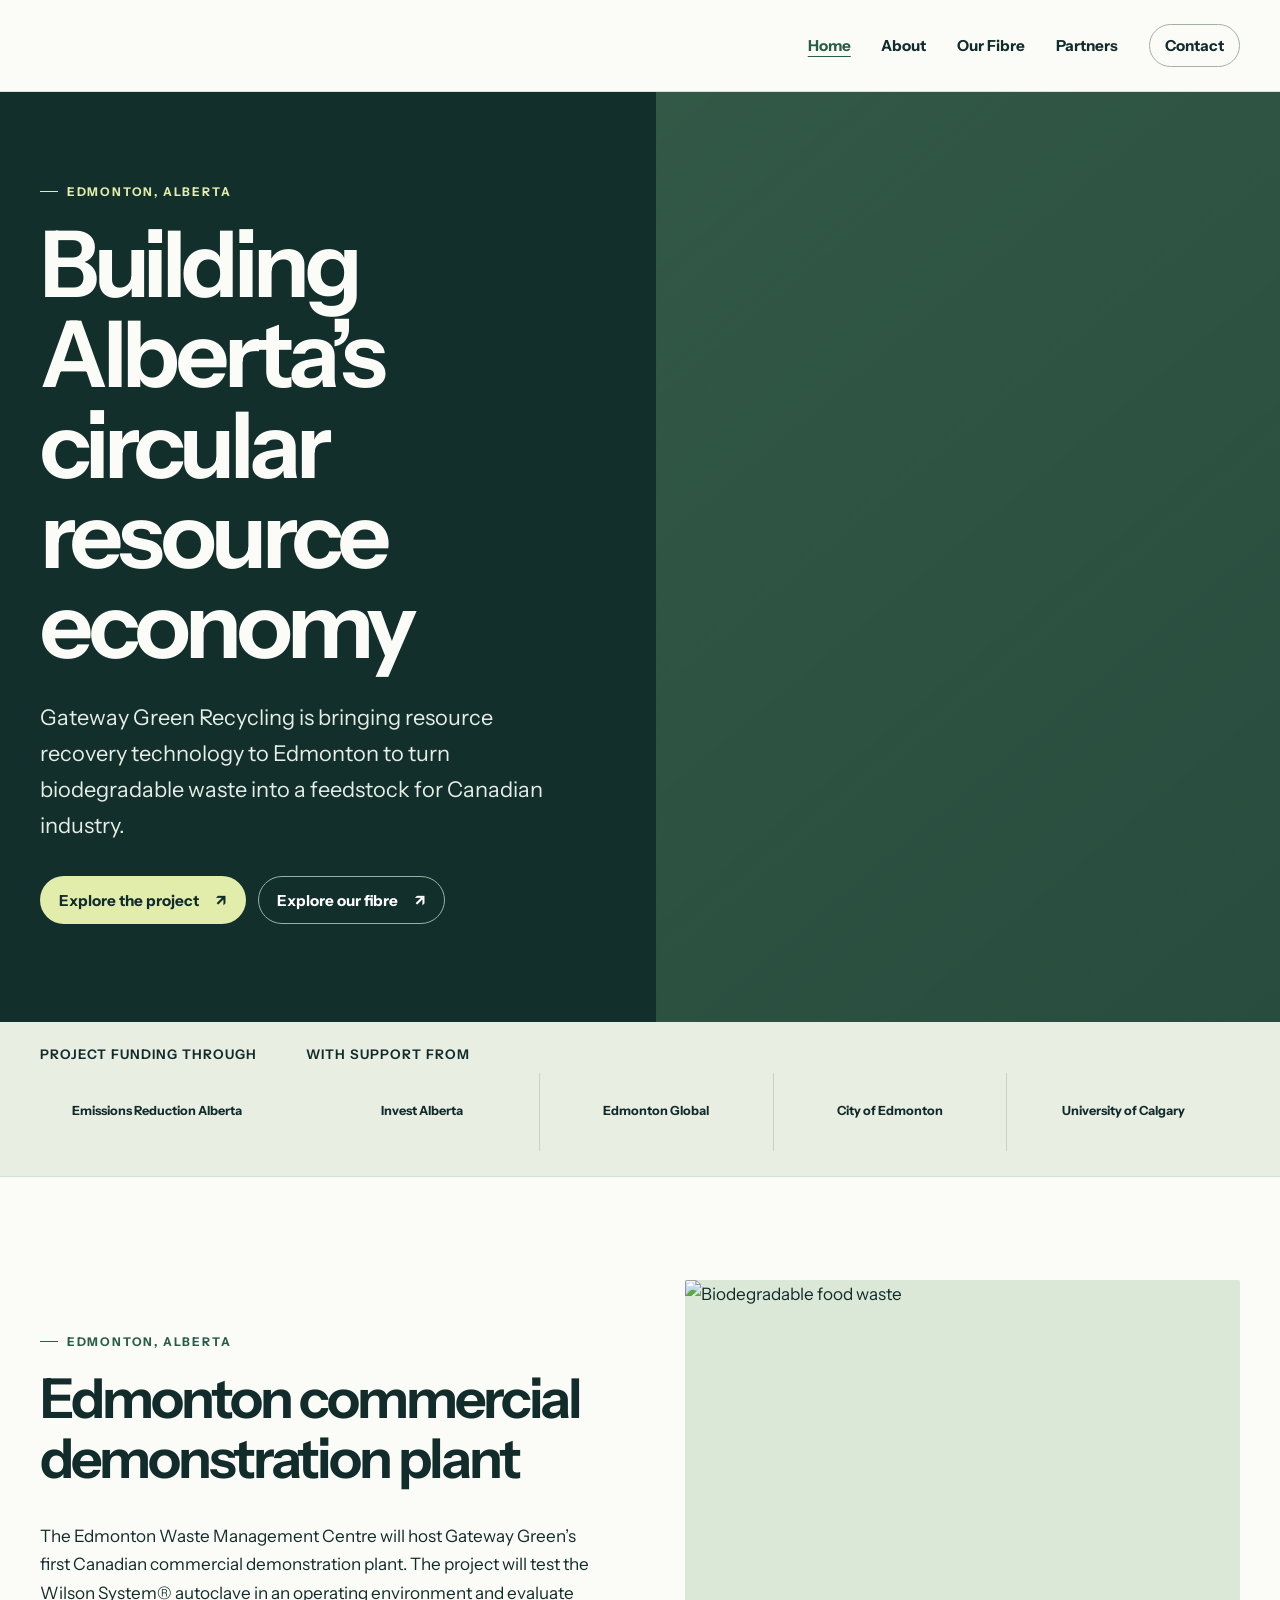
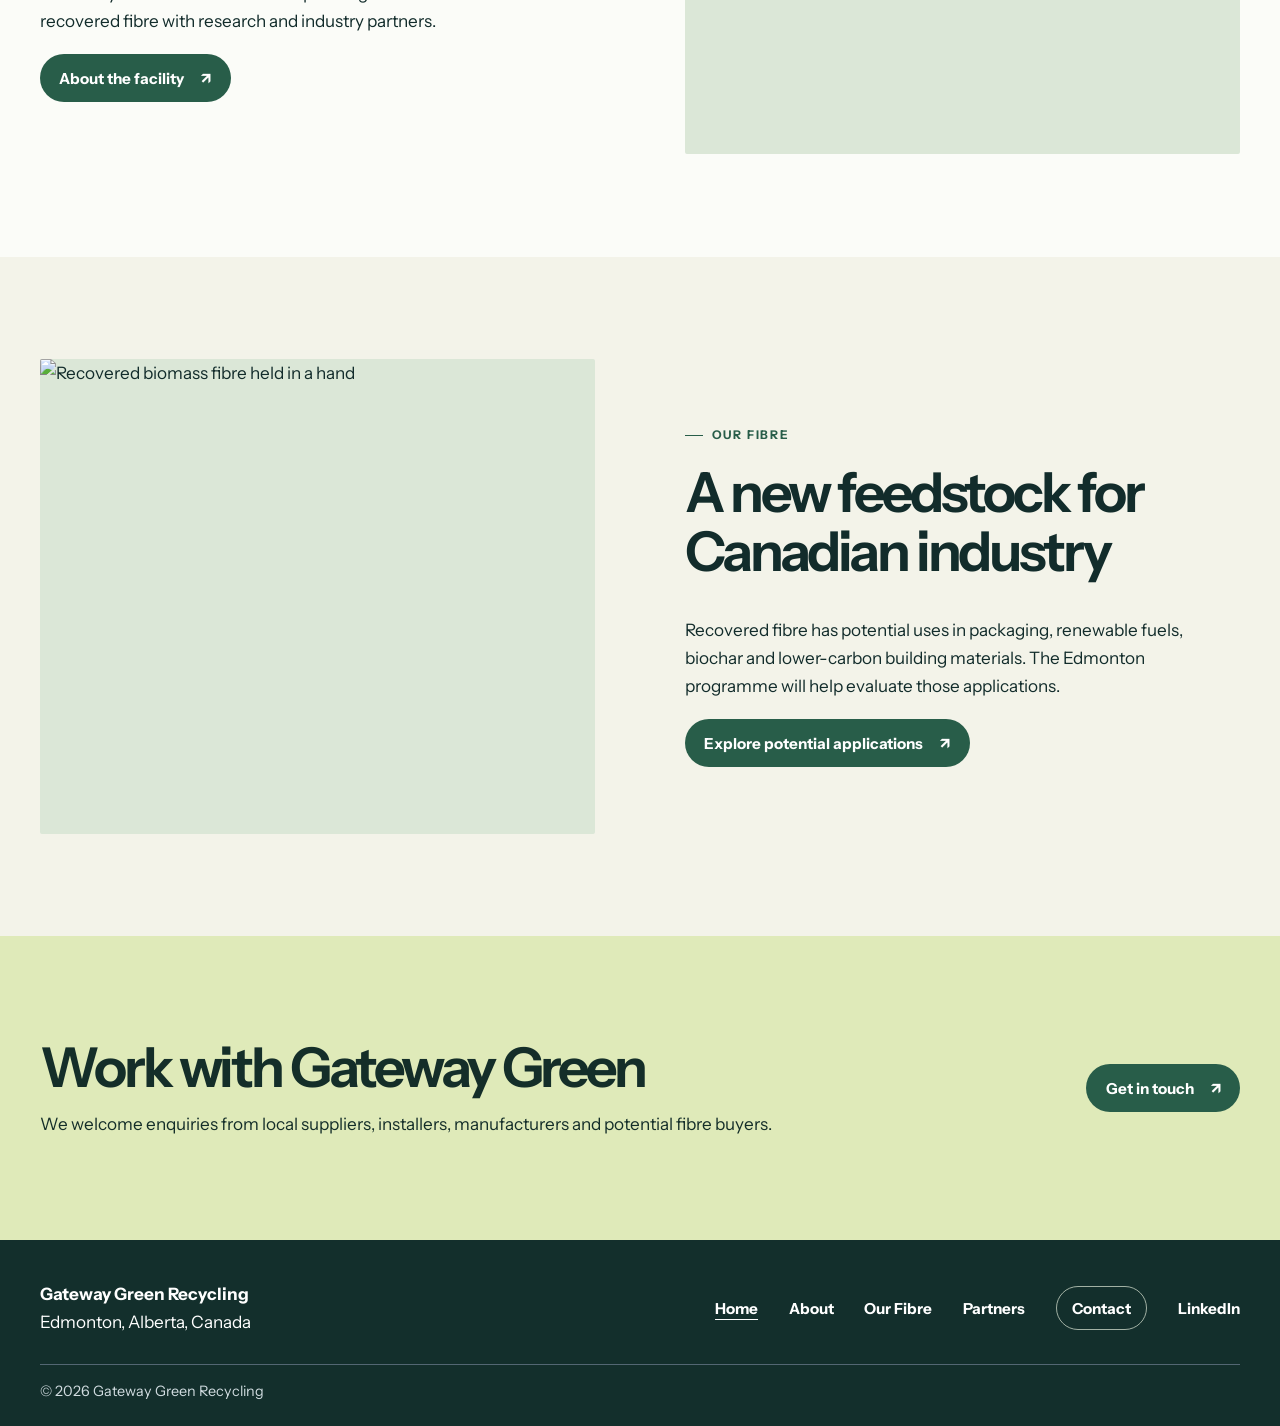
==== index.html @ f2e7bf1d "Add files via upload" ====
<!doctype html>
<html lang="en-CA"><head><meta charset="utf-8"><meta name="viewport" content="width=device-width, initial-scale=1"><title>Home | Gateway Green Recycling</title><meta name="description" content="Gateway Green Recycling is bringing resource recovery technology to Edmonton to turn biodegradable waste into a feedstock for Canadian industry."><meta property="og:title" content="Home | Gateway Green Recycling"><meta property="og:description" content="Gateway Green Recycling is bringing resource recovery technology to Edmonton to turn biodegradable waste into a feedstock for Canadian industry."><meta property="og:image" content="https://static.wixstatic.com/media/433cf9_fb9171cc87ac4f559f3eacb941eb70db~mv2.jpeg"><link rel="stylesheet" href="/style.css"><link rel="preconnect" href="https://static.wixstatic.com"><link rel="preconnect" href="https://fonts.googleapis.com"><link rel="preconnect" href="https://fonts.gstatic.com" crossorigin><link href="https://fonts.googleapis.com/css2?family=Instrument+Sans:wght@400;500;600;700&display=swap" rel="stylesheet"><script src="/site.js" defer></script></head>
<body><a class="skip" href="#main">Skip to content</a><header><div class="wrap bar"><a class="brand" href="/" aria-label="Gateway Green Recycling home"><img src="https://static.wixstatic.com/media/433cf9_79f4bb8f8d7f41499191962d1a17c5c8~mv2.png" alt="" onerror="this.remove()"></a><nav aria-label="Main navigation"><a href="/" aria-current="page">Home</a><a href="/company">About</a><a href="/expertise">Our Fibre</a><a href="/solutions">Partners</a><a href="/contact" class="header-contact">Contact</a></nav></div></header><main id="main">
<section class="hero" style="--hero:url('https://static.wixstatic.com/media/433cf9_fb9171cc87ac4f559f3eacb941eb70db~mv2.jpeg')"><div class="hero-layout"><div class="hero-copy"><p class="tag">Edmonton, Alberta</p><h1>Building Alberta’s circular resource economy</h1><p class="lede">Gateway Green Recycling is bringing resource recovery technology to Edmonton to turn biodegradable waste into a feedstock for Canadian industry.</p><div class="hero-actions"><a class="button " href="/company#edmonton">Explore the project <span aria-hidden="true">↗</span></a> <a class="button outline" href="/expertise">Explore our fibre <span aria-hidden="true">↗</span></a></div></div><div class="hero-media" aria-hidden="true"></div></div></section>
<section class="strip" aria-label="Project funding and support"><div class="wrap"><div class="partner-group"><h2>Project funding through</h2><div class="logos"><a href="https://www.eralberta.ca/projects/details/new-pilot-facility-to-convert-municipal-solid-waste-into-wilson-fiber/"><img class="mark" src="https://static.wixstatic.com/media/433cf9_26b1083ef7c441dea3457fd726ed7f3d~mv2.png" alt="" loading="lazy" onerror="this.remove()">Emissions Reduction Alberta</a></div></div><div class="partner-group"><h2>With support from</h2><div class="logos"><a href="https://investalberta.ca/"><img class="mark" src="https://static.wixstatic.com/media/433cf9_ea8f5a3dcb794b0c9eff34120dd6e0ce~mv2.png" alt="" loading="lazy" onerror="this.remove()">Invest Alberta</a><a href="https://edmontonglobal.ca/"><img class="mark" src="https://a-ca.storyblok.com/f/2000323/3353x913/9d92c5b1e4/edmonton-global-logo-rgb.png" alt="" loading="lazy" onerror="this.remove()">Edmonton Global</a><a href="https://www.edmonton.ca/programs_services/garbage_waste/edmonton-waste-management-centre"><img class="mark" src="https://static.wixstatic.com/media/433cf9_b495bc648d2741e18db22baa22ca3143~mv2.png" alt="" loading="lazy" onerror="this.remove()">City of Edmonton</a><a href="https://www.ucalgary.ca/"><img class="mark" src="https://static.wixstatic.com/media/433cf9_6ee2105df55f4e218f1011c95bb4af1a~mv2.png" alt="" loading="lazy" onerror="this.remove()">University of Calgary</a></div></div></div></section><section class="wrap section split"><div><p class="tag">Edmonton, Alberta</p><h2>Edmonton commercial demonstration plant</h2><p>The Edmonton Waste Management Centre will host Gateway Green’s first Canadian commercial demonstration plant. The project will test the Wilson System® autoclave in an operating environment and evaluate recovered fibre with research and industry partners.</p><a class="button dark" href="/company#edmonton">About the facility <span aria-hidden="true">↗</span></a></div><img class="photo" src="https://static.wixstatic.com/media/433cf9_869e00dac13e40288dbdb5a4f0a6c3b6~mv2.png" alt="Biodegradable food waste" loading="lazy"></section><div class="tint"><section class="wrap section split"><div><p class="tag">Our fibre</p><h2>A new feedstock for Canadian industry</h2><p>Recovered fibre has potential uses in packaging, renewable fuels, biochar and lower-carbon building materials. The Edmonton programme will help evaluate those applications.</p><a class="button dark" href="/expertise">Explore potential applications <span aria-hidden="true">↗</span></a></div><img class="photo" src="https://static.wixstatic.com/media/433cf9_678d53e1f09547bb917afc7acde1118b~mv2.jpg" alt="Recovered biomass fibre held in a hand" loading="lazy"></section></div><section class="cta"><div class="wrap"><h2>Work with Gateway Green</h2><p>We welcome enquiries from local suppliers, installers, manufacturers and potential fibre buyers.</p><a class="button " href="/contact">Get in touch <span aria-hidden="true">↗</span></a></div></section></main><footer><div class="wrap bar"><div><strong>Gateway Green Recycling</strong><br>Edmonton, Alberta, Canada</div><nav aria-label="Footer navigation"><a href="/" aria-current="page">Home</a><a href="/company">About</a><a href="/expertise">Our Fibre</a><a href="/solutions">Partners</a><a href="/contact" class="header-contact">Contact</a><a href="https://www.linkedin.com/company/gateway-green-recycle">LinkedIn</a></nav></div><div class="wrap copyright">© 2026 Gateway Green Recycling</div></footer></body></html>
---- style.css ----
* { box-sizing: border-box }
:root { --navy:#122d42; --green:#23664b; --lime:#d9efb0; --paper:#f5f7f3; --line:#d9e1db }
body { margin:0; color:var(--navy); background:white; font:400 1.06rem/1.65 "Instrument Sans",Arial,sans-serif }
h1,h2,h3 { line-height:1.08; letter-spacing:-.045em; margin:0 0 .62em }
h1 { font-size:clamp(2.6rem,6vw,5.55rem); max-width:14ch }
h2 { font-size:clamp(2rem,4vw,3.4rem) }
h3 { font-size:1.38rem }
p { margin:0 0 1.12em }
a { color:inherit }
img { max-width:100%; display:block }
.wrap { width:min(1160px,calc(100% - 72px)); margin-inline:auto }
.bar { display:flex; justify-content:space-between; align-items:center; gap:1.4rem; min-height:80px }
.brand { display:flex; align-items:center; position:relative; min-height:36px; text-decoration:none; font-weight:700 }
.brand img { width:240px; height:auto; position:relative; z-index:1; background:white }
nav { display:flex; flex-wrap:wrap; align-items:center; gap:clamp(.7rem,2.4vw,2rem) }
nav a { font-size:.95rem; font-weight:700; text-decoration:none; text-underline-offset:.35em }
nav a:hover,nav a[aria-current=page] { text-decoration:underline }
header nav a[aria-current=page] { color:var(--green) }
.skip { position:absolute; z-index:3; top:-6rem; left:1rem; background:white; padding:.7rem }
.skip:focus { top:.6rem }
:focus-visible { outline:3px solid #48916b; outline-offset:4px }
.hero,.intro,.cta { background:var(--navy); color:white; padding-block:clamp(3.7rem,8vw,7.5rem) }
.hero { background-image:linear-gradient(90deg,rgba(8,32,45,.98),rgba(8,32,45,.85) 40%,rgba(8,32,45,.4)),var(--hero); background-position:center; background-size:cover; padding-block:clamp(4rem,9vw,8.4rem) }
.intro h1 { font-size:clamp(2.55rem,5.5vw,4.7rem); max-width:17ch }
.lede { font-size:clamp(1.12rem,2vw,1.36rem); max-width:52ch }
.tag { color:var(--green); font-size:.78rem; font-weight:700; text-transform:uppercase; letter-spacing:.14em; margin-bottom:1.1rem }
.hero .tag,.intro .tag { color:var(--lime) }
.button { display:inline-flex; align-items:center; gap:1rem; min-height:48px; padding:.62rem .95rem; border:1px solid transparent; border-radius:4px; background:var(--lime); color:var(--navy); font:700 .95rem/1.25 "Instrument Sans",Arial,sans-serif; text-decoration:none; cursor:pointer }
.button:hover { filter:brightness(.9) }
.button:disabled { opacity:.6; cursor:wait }
.dark { background:var(--green); color:white }
.outline { background:transparent; color:white; border-color:#b7c4c9; margin:.5rem 0 }
.strip { background:var(--paper); border-bottom:1px solid var(--line); padding:1.8rem 0 }
.strip h2 { font-size:1.12rem; letter-spacing:0 }
.logos { display:grid; grid-template-columns:repeat(4,1fr); gap:.8rem }
.logos a,.cards article,.cards li { background:white; border:1px solid var(--line); padding:1.25rem; border-radius:5px }
.logos a { display:grid; align-content:center; justify-items:center; gap:.5rem; min-height:96px; text-align:center; text-decoration:none; font-size:.88rem; font-weight:700 }
.logos a:hover { border-color:var(--green) }
.mark { width:135px; height:46px; object-fit:contain }
.cards .mark { margin-bottom:1rem; object-position:left center }
.section { padding-block:clamp(3.1rem,7vw,6.2rem) }
.split { display:grid; grid-template-columns:1fr 1fr; align-items:center; gap:clamp(1.8rem,6vw,5rem) }
.photo { width:100%; aspect-ratio:1.25; object-fit:cover; background:var(--paper); border-radius:6px }
.tint { background:var(--paper) }
.tint .split .photo { order:-1 }
.cards { display:grid; grid-template-columns:repeat(3,1fr); gap:1rem }
.cards h2 { font-size:1.55rem }
.cards li { margin-left:.25rem }
.application { border-top:1px solid var(--line); padding-top:.85rem }
.application h3 { margin-bottom:.3rem }
.contact { align-items:start }
form { padding:clamp(1rem,3.5vw,2rem); background:var(--paper); border:1px solid var(--line); border-radius:5px }
.fields { display:grid; grid-template-columns:1fr 1fr; gap:1rem }
label { display:block; margin-bottom:.9rem; font-weight:700 }
input,textarea { display:block; width:100%; margin-top:.32rem; padding:.48rem .6rem; border:1px solid #788d83; border-radius:3px; font:inherit; font-weight:400 }
textarea { resize:vertical }
#form-status { margin:.7rem 0 0 }
footer { background:#0c2333; color:white; padding:1.4rem 0 }
.copyright { border-top:1px solid #536773; padding-top:.9rem; margin-top:.65rem; font-size:.9rem; color:#d1dce0 }
@media(max-width:780px) {
  .wrap { width:calc(100% - 38px) }
  .bar { flex-direction:column; align-items:flex-start; justify-content:center; gap:.65rem; padding-block:1rem }
  .split { grid-template-columns:1fr }
  .logos,.cards { grid-template-columns:repeat(2,1fr) }
}
@media(max-width:440px) {
  nav a { font-size:.86rem }
  .cards,.fields { grid-template-columns:1fr }
  .fields { gap:0 }
}

/* Gateway Green editorial design */
:root {
  --navy:#122c2b; --green:#285d49; --lime:#e2edac;
  --paper:#f3f3e9; --line:#d8dfd5;
}
body { background:#fbfcf8; font-size:1.07rem }
.wrap { width:min(1232px,calc(100% - 80px)) }
header { background:#fbfcf8; border-bottom:1px solid var(--line) }
.header-contact { border:1px solid #a2b1a4; border-radius:99px; padding:.52rem .95rem }
.bar { min-height:91px }
.brand img { background:transparent }
h1,h2,h3 { font-weight:650; letter-spacing:-.055em }
h1 { font-size:clamp(3rem,7.2vw,7rem); max-width:12ch; line-height:.98 }
h2 { font-size:clamp(2.1rem,4.3vw,4rem) }
.hero { background:none; padding:0; color:#fbfcf8 }
.hero .hero-layout { width:100%; display:grid; grid-template-columns:1.05fr 1fr; min-height:610px }
.hero-copy { background:#132f2c; padding:clamp(3.6rem,7vw,7.2rem) clamp(2.2rem,5vw,6rem) clamp(3.5rem,7vw,7rem) max(40px,calc((100vw - 1232px)/2)); display:flex; flex-direction:column; align-items:flex-start; justify-content:center }
.hero h1 { margin-bottom:.32em }
.hero .lede { max-width:37ch; color:#e5ede5 }
.hero-media { background-color:#345a48; background-image:linear-gradient(140deg,rgba(15,49,41,.05),rgba(15,49,41,.32)),var(--hero); background-size:cover; background-position:center; display:flex; align-items:flex-end; padding:1.5rem }
.hero-media span { border-radius:99px; background:#102b28e8; color:#f1f5eb; padding:.55rem .9rem; font-size:.83rem }
.hero-actions { display:flex; flex-wrap:wrap; align-items:center; gap:.75rem }
.tag { display:flex; align-items:center; gap:.55rem; letter-spacing:.15em; font-size:.75rem }
.tag::before { content:""; display:inline-block; width:18px; height:1px; background:currentColor }
.button { padding:.68rem 1.15rem; border-radius:99px; transition:background-color .15s,filter .15s }
.outline { border-color:#9ab0a3 }
.strip { padding:1.6rem 0; background:#e9eee3 }
.strip .wrap { display:grid; grid-template-columns:145px 1fr; align-items:center; gap:1.5rem }
.strip h2 { margin:0; font-size:.83rem; letter-spacing:.075em; text-transform:uppercase }
.logos { gap:0 }
.logos a { min-height:78px; border:0; border-left:1px solid #c7d3c6; background:transparent; border-radius:0; padding:.5rem; font-size:.79rem }
.mark { width:130px; height:40px }
.section { padding-block:clamp(3.6rem,8vw,7.8rem) }
.split { gap:clamp(2rem,7vw,7rem) }
.split p:not(.tag) { max-width:54ch }
.photo { border-radius:2px; aspect-ratio:1.17; background:#dbe7d7 }
.tint { background:var(--paper) }
.intro { background:#e9eee3; color:var(--navy); border-bottom:1px solid #d4dfd1 }
.intro .tag { color:var(--green) }
.intro h1 { max-width:15ch }
.cta { background:#dfeab9; color:#142e29 }
.cta .wrap { display:grid; grid-template-columns:1fr auto; gap:.2rem 2rem; align-items:center }
.cta h2 { margin:0; grid-column:1 }
.cta p { margin:.55rem 0 0; grid-column:1 }
.cta .button { grid-column:2; grid-row:1 / 3; color:white; background:var(--green); justify-self:start }
.cards article,.cards li { background:#fff; border-radius:3px; padding:1.6rem }
.application { padding-top:1.1rem }
footer { background:#132f2c }
@media(max-width:1000px) {
  .hero .hero-layout { min-height:530px }
  .hero-copy { padding-left:40px }
}
@media(max-width:780px) {
  .wrap { width:calc(100% - 40px) }
  .hero .hero-layout { grid-template-columns:1fr; min-height:0 }
  .hero-copy { padding:3.6rem 20px }
  .hero-media { min-height:260px; padding:1rem 20px }
  .strip .wrap { grid-template-columns:1fr; gap:.7rem }
  .cta .wrap { display:block }
  .cta .button { margin-top:1.25rem }
}
@media(max-width:440px) {
  .hero h1 { font-size:clamp(2.75rem,13vw,4rem) }
  .logos a { min-height:70px }
  .logos a:nth-child(odd) { border-left:0 }
}

.strip .wrap { grid-template-columns:minmax(0,1fr) minmax(0,4fr); align-items:start; gap:2rem }
.partner-group h2 { margin-bottom:.7rem }
.partner-group .logos { grid-template-columns:minmax(0,1fr) }
.partner-group + .partner-group .logos { grid-template-columns:repeat(4,minmax(0,1fr)) }
.partner-group .mark { max-width:100%; height:48px }
.partner-group .logos a:first-child { border-left:0 }
.partner-group .logos a:hover { text-decoration:underline }
.partner-link { text-decoration-thickness:1px; text-underline-offset:.18em }
.site-photo { margin:0 }
.site-photo figcaption { font-size:.85rem; margin-top:.55rem }
.vision { background:#e9eee3 }
.vision .section { padding-block:clamp(2.5rem,5vw,5rem) }
.vision video { display:block; width:100%; border-radius:4px; background:var(--navy) }
@media(max-width:680px) {
  .partner-group + .partner-group .logos { grid-template-columns:repeat(2,minmax(0,1fr)) }
  .strip .wrap { grid-template-columns:1fr; gap:1.25rem }
  .partner-group .logos a:nth-child(even) { border-left:1px solid #c7d3c6 }
}
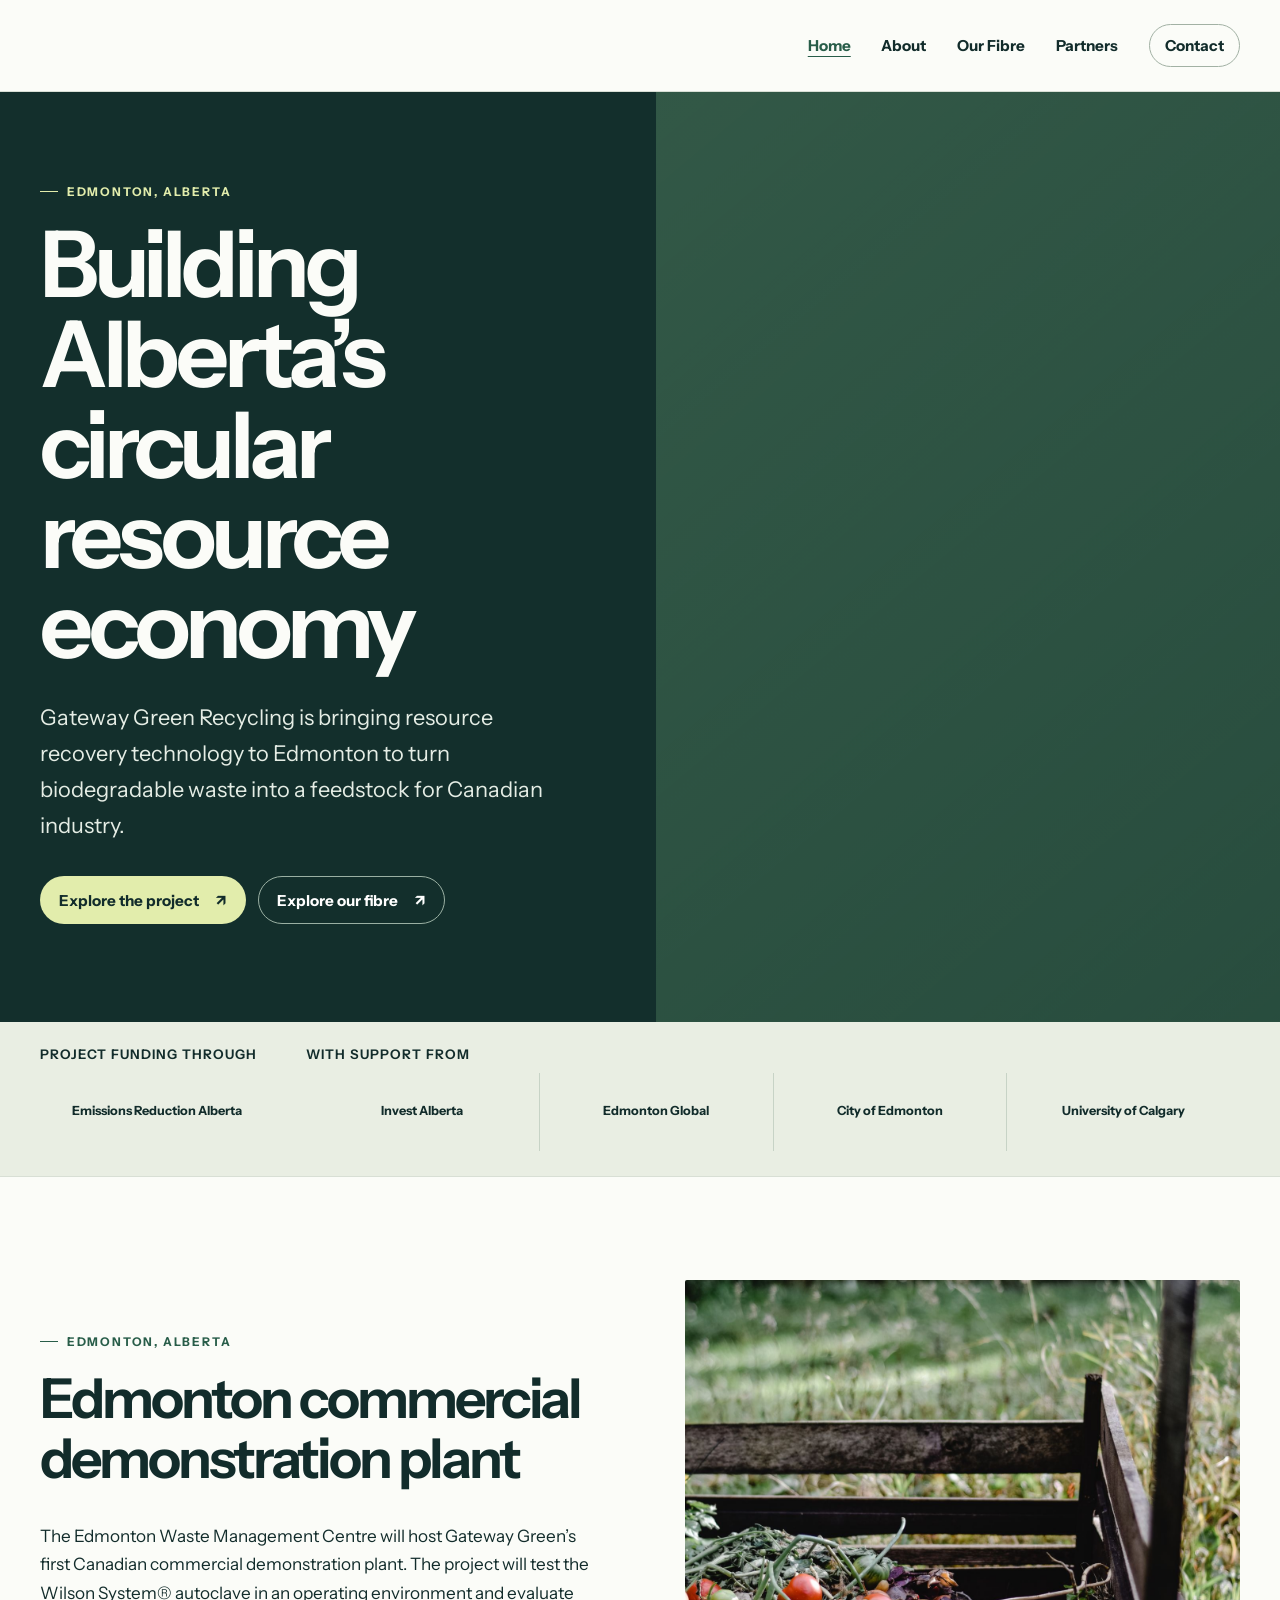
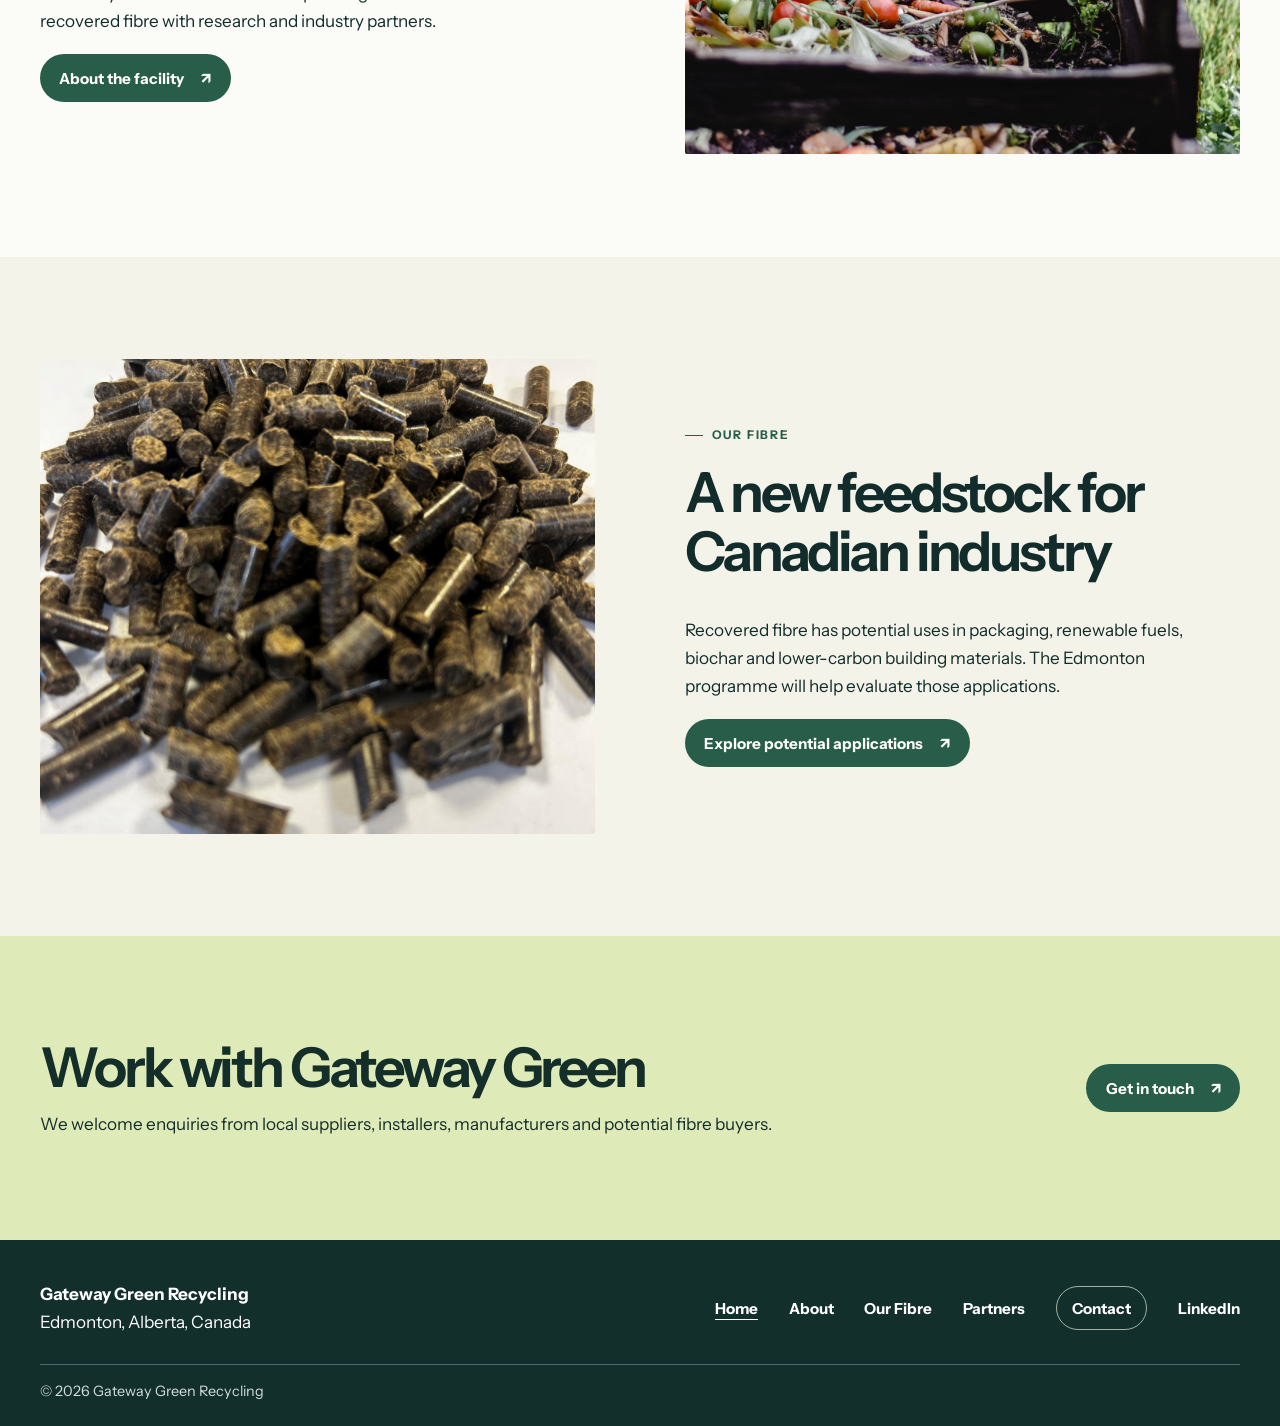
==== commit 30113d19: "Add files via upload" ====
--- a/index.html
+++ b/index.html
@@ -1,5 +1,5 @@
-<!doctype html>
-<html lang="en-CA"><head><meta charset="utf-8"><meta name="viewport" content="width=device-width, initial-scale=1"><title>Home | Gateway Green Recycling</title><meta name="description" content="Gateway Green Recycling is bringing resource recovery technology to Edmonton to turn biodegradable waste into a feedstock for Canadian industry."><meta property="og:title" content="Home | Gateway Green Recycling"><meta property="og:description" content="Gateway Green Recycling is bringing resource recovery technology to Edmonton to turn biodegradable waste into a feedstock for Canadian industry."><meta property="og:image" content="https://static.wixstatic.com/media/433cf9_fb9171cc87ac4f559f3eacb941eb70db~mv2.jpeg"><link rel="stylesheet" href="/style.css"><link rel="preconnect" href="https://static.wixstatic.com"><link rel="preconnect" href="https://fonts.googleapis.com"><link rel="preconnect" href="https://fonts.gstatic.com" crossorigin><link href="https://fonts.googleapis.com/css2?family=Instrument+Sans:wght@400;500;600;700&display=swap" rel="stylesheet"><script src="/site.js" defer></script></head>
-<body><a class="skip" href="#main">Skip to content</a><header><div class="wrap bar"><a class="brand" href="/" aria-label="Gateway Green Recycling home"><img src="https://static.wixstatic.com/media/433cf9_79f4bb8f8d7f41499191962d1a17c5c8~mv2.png" alt="" onerror="this.remove()"></a><nav aria-label="Main navigation"><a href="/" aria-current="page">Home</a><a href="/company">About</a><a href="/expertise">Our Fibre</a><a href="/solutions">Partners</a><a href="/contact" class="header-contact">Contact</a></nav></div></header><main id="main">
-<section class="hero" style="--hero:url('https://static.wixstatic.com/media/433cf9_fb9171cc87ac4f559f3eacb941eb70db~mv2.jpeg')"><div class="hero-layout"><div class="hero-copy"><p class="tag">Edmonton, Alberta</p><h1>Building Alberta’s circular resource economy</h1><p class="lede">Gateway Green Recycling is bringing resource recovery technology to Edmonton to turn biodegradable waste into a feedstock for Canadian industry.</p><div class="hero-actions"><a class="button " href="/company#edmonton">Explore the project <span aria-hidden="true">↗</span></a> <a class="button outline" href="/expertise">Explore our fibre <span aria-hidden="true">↗</span></a></div></div><div class="hero-media" aria-hidden="true"></div></div></section>
-<section class="strip" aria-label="Project funding and support"><div class="wrap"><div class="partner-group"><h2>Project funding through</h2><div class="logos"><a href="https://www.eralberta.ca/projects/details/new-pilot-facility-to-convert-municipal-solid-waste-into-wilson-fiber/"><img class="mark" src="https://static.wixstatic.com/media/433cf9_26b1083ef7c441dea3457fd726ed7f3d~mv2.png" alt="" loading="lazy" onerror="this.remove()">Emissions Reduction Alberta</a></div></div><div class="partner-group"><h2>With support from</h2><div class="logos"><a href="https://investalberta.ca/"><img class="mark" src="https://static.wixstatic.com/media/433cf9_ea8f5a3dcb794b0c9eff34120dd6e0ce~mv2.png" alt="" loading="lazy" onerror="this.remove()">Invest Alberta</a><a href="https://edmontonglobal.ca/"><img class="mark" src="https://a-ca.storyblok.com/f/2000323/3353x913/9d92c5b1e4/edmonton-global-logo-rgb.png" alt="" loading="lazy" onerror="this.remove()">Edmonton Global</a><a href="https://www.edmonton.ca/programs_services/garbage_waste/edmonton-waste-management-centre"><img class="mark" src="https://static.wixstatic.com/media/433cf9_b495bc648d2741e18db22baa22ca3143~mv2.png" alt="" loading="lazy" onerror="this.remove()">City of Edmonton</a><a href="https://www.ucalgary.ca/"><img class="mark" src="https://static.wixstatic.com/media/433cf9_6ee2105df55f4e218f1011c95bb4af1a~mv2.png" alt="" loading="lazy" onerror="this.remove()">University of Calgary</a></div></div></div></section><section class="wrap section split"><div><p class="tag">Edmonton, Alberta</p><h2>Edmonton commercial demonstration plant</h2><p>The Edmonton Waste Management Centre will host Gateway Green’s first Canadian commercial demonstration plant. The project will test the Wilson System® autoclave in an operating environment and evaluate recovered fibre with research and industry partners.</p><a class="button dark" href="/company#edmonton">About the facility <span aria-hidden="true">↗</span></a></div><img class="photo" src="https://static.wixstatic.com/media/433cf9_869e00dac13e40288dbdb5a4f0a6c3b6~mv2.png" alt="Biodegradable food waste" loading="lazy"></section><div class="tint"><section class="wrap section split"><div><p class="tag">Our fibre</p><h2>A new feedstock for Canadian industry</h2><p>Recovered fibre has potential uses in packaging, renewable fuels, biochar and lower-carbon building materials. The Edmonton programme will help evaluate those applications.</p><a class="button dark" href="/expertise">Explore potential applications <span aria-hidden="true">↗</span></a></div><img class="photo" src="https://static.wixstatic.com/media/433cf9_678d53e1f09547bb917afc7acde1118b~mv2.jpg" alt="Recovered biomass fibre held in a hand" loading="lazy"></section></div><section class="cta"><div class="wrap"><h2>Work with Gateway Green</h2><p>We welcome enquiries from local suppliers, installers, manufacturers and potential fibre buyers.</p><a class="button " href="/contact">Get in touch <span aria-hidden="true">↗</span></a></div></section></main><footer><div class="wrap bar"><div><strong>Gateway Green Recycling</strong><br>Edmonton, Alberta, Canada</div><nav aria-label="Footer navigation"><a href="/" aria-current="page">Home</a><a href="/company">About</a><a href="/expertise">Our Fibre</a><a href="/solutions">Partners</a><a href="/contact" class="header-contact">Contact</a><a href="https://www.linkedin.com/company/gateway-green-recycle">LinkedIn</a></nav></div><div class="wrap copyright">© 2026 Gateway Green Recycling</div></footer></body></html>+<!doctype html>
+<html lang="en-CA"><head><meta charset="utf-8"><meta name="viewport" content="width=device-width, initial-scale=1"><title>Home | Gateway Green Recycling</title><meta name="description" content="Gateway Green Recycling is bringing resource recovery technology to Edmonton to turn biodegradable waste into a feedstock for Canadian industry."><meta property="og:title" content="Home | Gateway Green Recycling"><meta property="og:description" content="Gateway Green Recycling is bringing resource recovery technology to Edmonton to turn biodegradable waste into a feedstock for Canadian industry."><meta property="og:image" content="https://static.wixstatic.com/media/433cf9_fb9171cc87ac4f559f3eacb941eb70db~mv2.jpeg"><link rel="stylesheet" href="/style.css"><link rel="preconnect" href="https://static.wixstatic.com"><link rel="preconnect" href="https://fonts.googleapis.com"><link rel="preconnect" href="https://fonts.gstatic.com" crossorigin><link href="https://fonts.googleapis.com/css2?family=Instrument+Sans:wght@400;500;600;700&display=swap" rel="stylesheet"><script src="/site.js" defer></script></head>
+<body><a class="skip" href="#main">Skip to content</a><header><div class="wrap bar"><a class="brand" href="/" aria-label="Gateway Green Recycling home"><img src="https://static.wixstatic.com/media/433cf9_79f4bb8f8d7f41499191962d1a17c5c8~mv2.png" alt="" onerror="this.remove()"></a><nav aria-label="Main navigation"><a href="/" aria-current="page">Home</a><a href="/company">About</a><a href="/expertise">Our Fibre</a><a href="/solutions">Partners</a><a href="/contact" class="header-contact">Contact</a></nav></div></header><main id="main">
+<section class="hero" style="--hero:url('https://static.wixstatic.com/media/433cf9_fb9171cc87ac4f559f3eacb941eb70db~mv2.jpeg')"><div class="hero-layout"><div class="hero-copy"><p class="tag">Edmonton, Alberta</p><h1>Building Alberta’s circular resource economy</h1><p class="lede">Gateway Green Recycling is bringing resource recovery technology to Edmonton to turn biodegradable waste into a feedstock for Canadian industry.</p><div class="hero-actions"><a class="button " href="/company#edmonton">Explore the project <span aria-hidden="true">↗</span></a> <a class="button outline" href="/expertise">Explore our fibre <span aria-hidden="true">↗</span></a></div></div><div class="hero-media" aria-hidden="true"></div></div></section>
+<section class="strip" aria-label="Project funding and support"><div class="wrap"><div class="partner-group"><h2>Project funding through</h2><div class="logos"><a href="https://www.eralberta.ca/projects/details/new-pilot-facility-to-convert-municipal-solid-waste-into-wilson-fiber/"><img class="mark" src="https://static.wixstatic.com/media/433cf9_26b1083ef7c441dea3457fd726ed7f3d~mv2.png" alt="" loading="lazy" onerror="this.remove()">Emissions Reduction Alberta</a></div></div><div class="partner-group"><h2>With support from</h2><div class="logos"><a href="https://investalberta.ca/"><img class="mark" src="https://static.wixstatic.com/media/433cf9_ea8f5a3dcb794b0c9eff34120dd6e0ce~mv2.png" alt="" loading="lazy" onerror="this.remove()">Invest Alberta</a><a href="https://edmontonglobal.ca/"><img class="mark" src="https://a-ca.storyblok.com/f/2000323/3353x913/9d92c5b1e4/edmonton-global-logo-rgb.png" alt="" loading="lazy" onerror="this.remove()">Edmonton Global</a><a href="https://www.edmonton.ca/programs_services/garbage_waste/edmonton-waste-management-centre"><img class="mark" src="https://static.wixstatic.com/media/433cf9_b495bc648d2741e18db22baa22ca3143~mv2.png" alt="" loading="lazy" onerror="this.remove()">City of Edmonton</a><a href="https://www.ucalgary.ca/"><img class="mark" src="https://static.wixstatic.com/media/433cf9_6ee2105df55f4e218f1011c95bb4af1a~mv2.png" alt="" loading="lazy" onerror="this.remove()">University of Calgary</a></div></div></div></section><section class="wrap section split"><div><p class="tag">Edmonton, Alberta</p><h2>Edmonton commercial demonstration plant</h2><p>The Edmonton Waste Management Centre will host Gateway Green’s first Canadian commercial demonstration plant. The project will test the Wilson System® autoclave in an operating environment and evaluate recovered fibre with research and industry partners.</p><a class="button dark" href="/company#edmonton">About the facility <span aria-hidden="true">↗</span></a></div><img class="photo" src="/assets/food-waste.jpg" style="object-position:50% 82%" style="object-position:50% 82%" alt="Biodegradable food waste" loading="lazy"></section><div class="tint"><section class="wrap section split"><div><p class="tag">Our fibre</p><h2>A new feedstock for Canadian industry</h2><p>Recovered fibre has potential uses in packaging, renewable fuels, biochar and lower-carbon building materials. The Edmonton programme will help evaluate those applications.</p><a class="button dark" href="/expertise">Explore potential applications <span aria-hidden="true">↗</span></a></div><img class="photo" src="/assets/pellets.png" style="object-position:50% 40%" style="object-position:50% 40%" alt="Recovered fiber pellets" loading="lazy"></section></div><section class="cta"><div class="wrap"><h2>Work with Gateway Green</h2><p>We welcome enquiries from local suppliers, installers, manufacturers and potential fibre buyers.</p><a class="button " href="/contact">Get in touch <span aria-hidden="true">↗</span></a></div></section></main><footer><div class="wrap bar"><div><strong>Gateway Green Recycling</strong><br>Edmonton, Alberta, Canada</div><nav aria-label="Footer navigation"><a href="/" aria-current="page">Home</a><a href="/company">About</a><a href="/expertise">Our Fibre</a><a href="/solutions">Partners</a><a href="/contact" class="header-contact">Contact</a><a href="https://www.linkedin.com/company/gateway-green-recycle">LinkedIn</a></nav></div><div class="wrap copyright">© 2026 Gateway Green Recycling</div></footer></body></html>
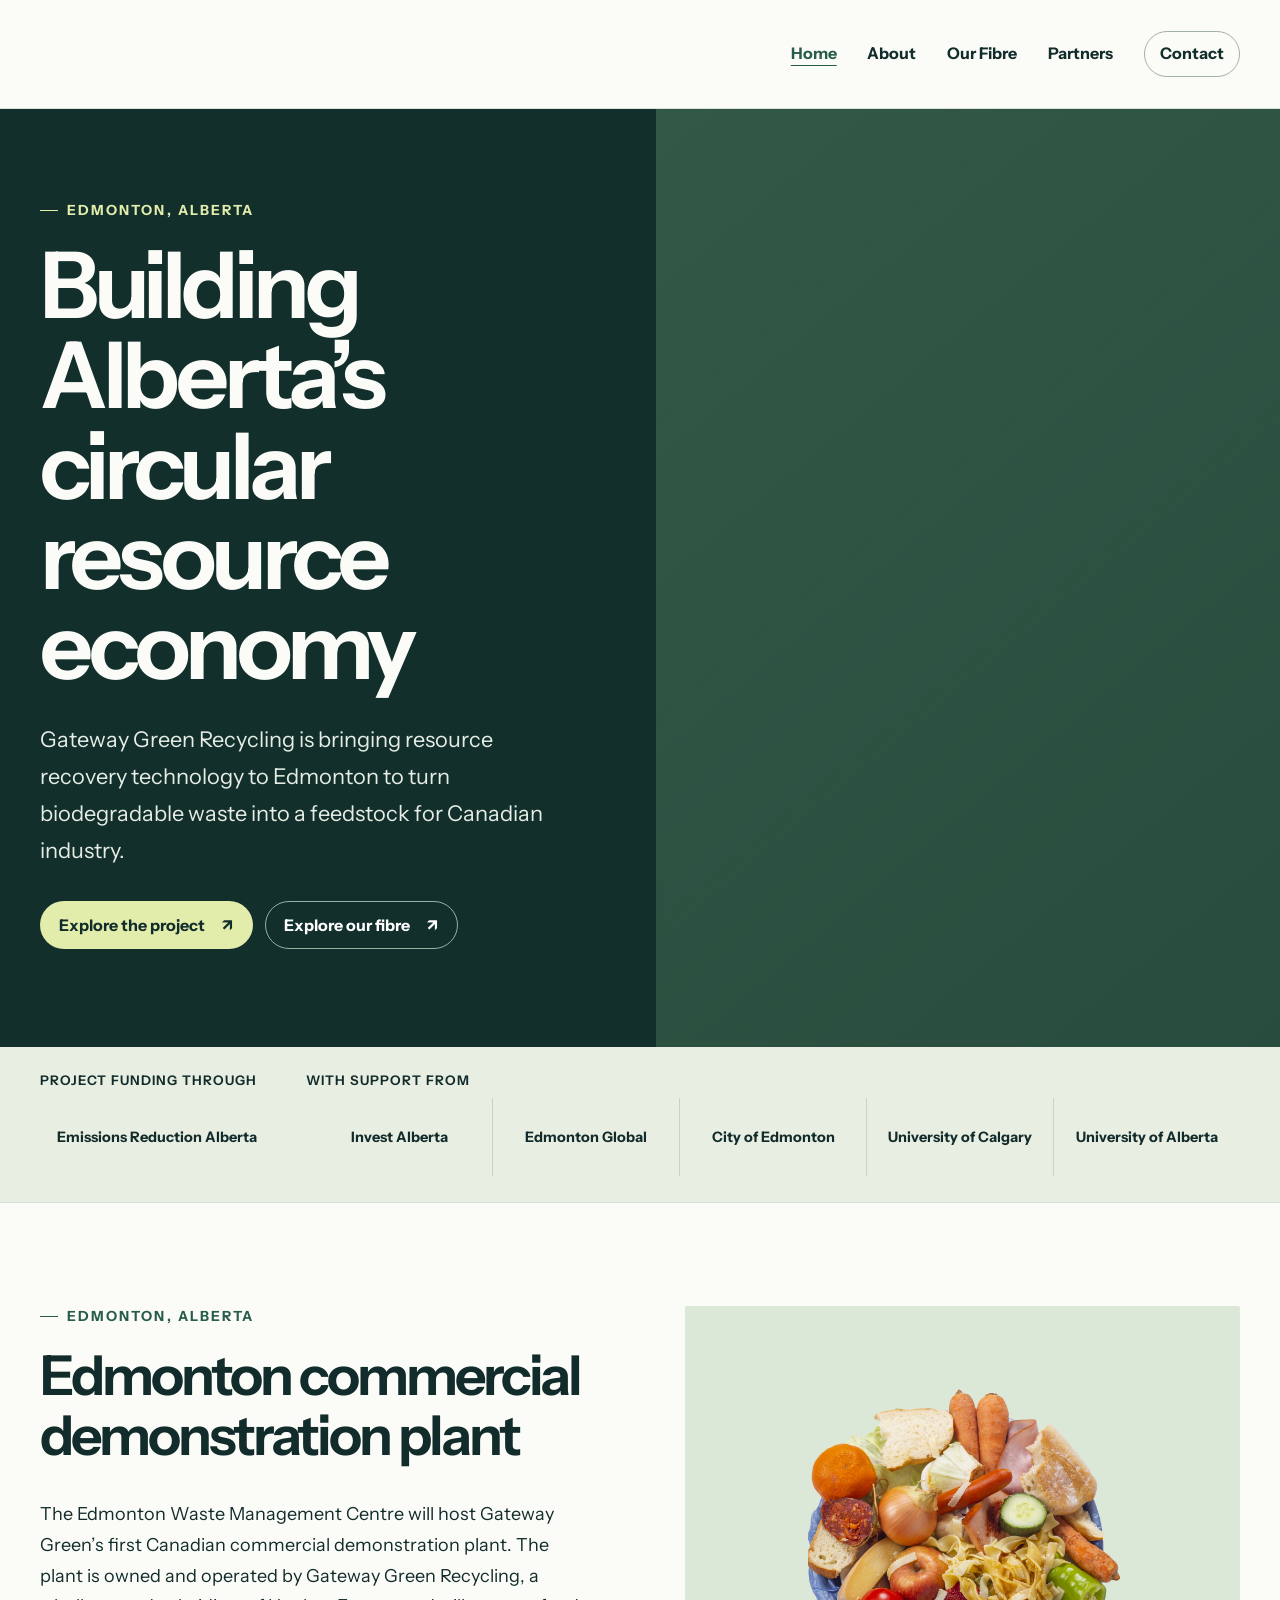
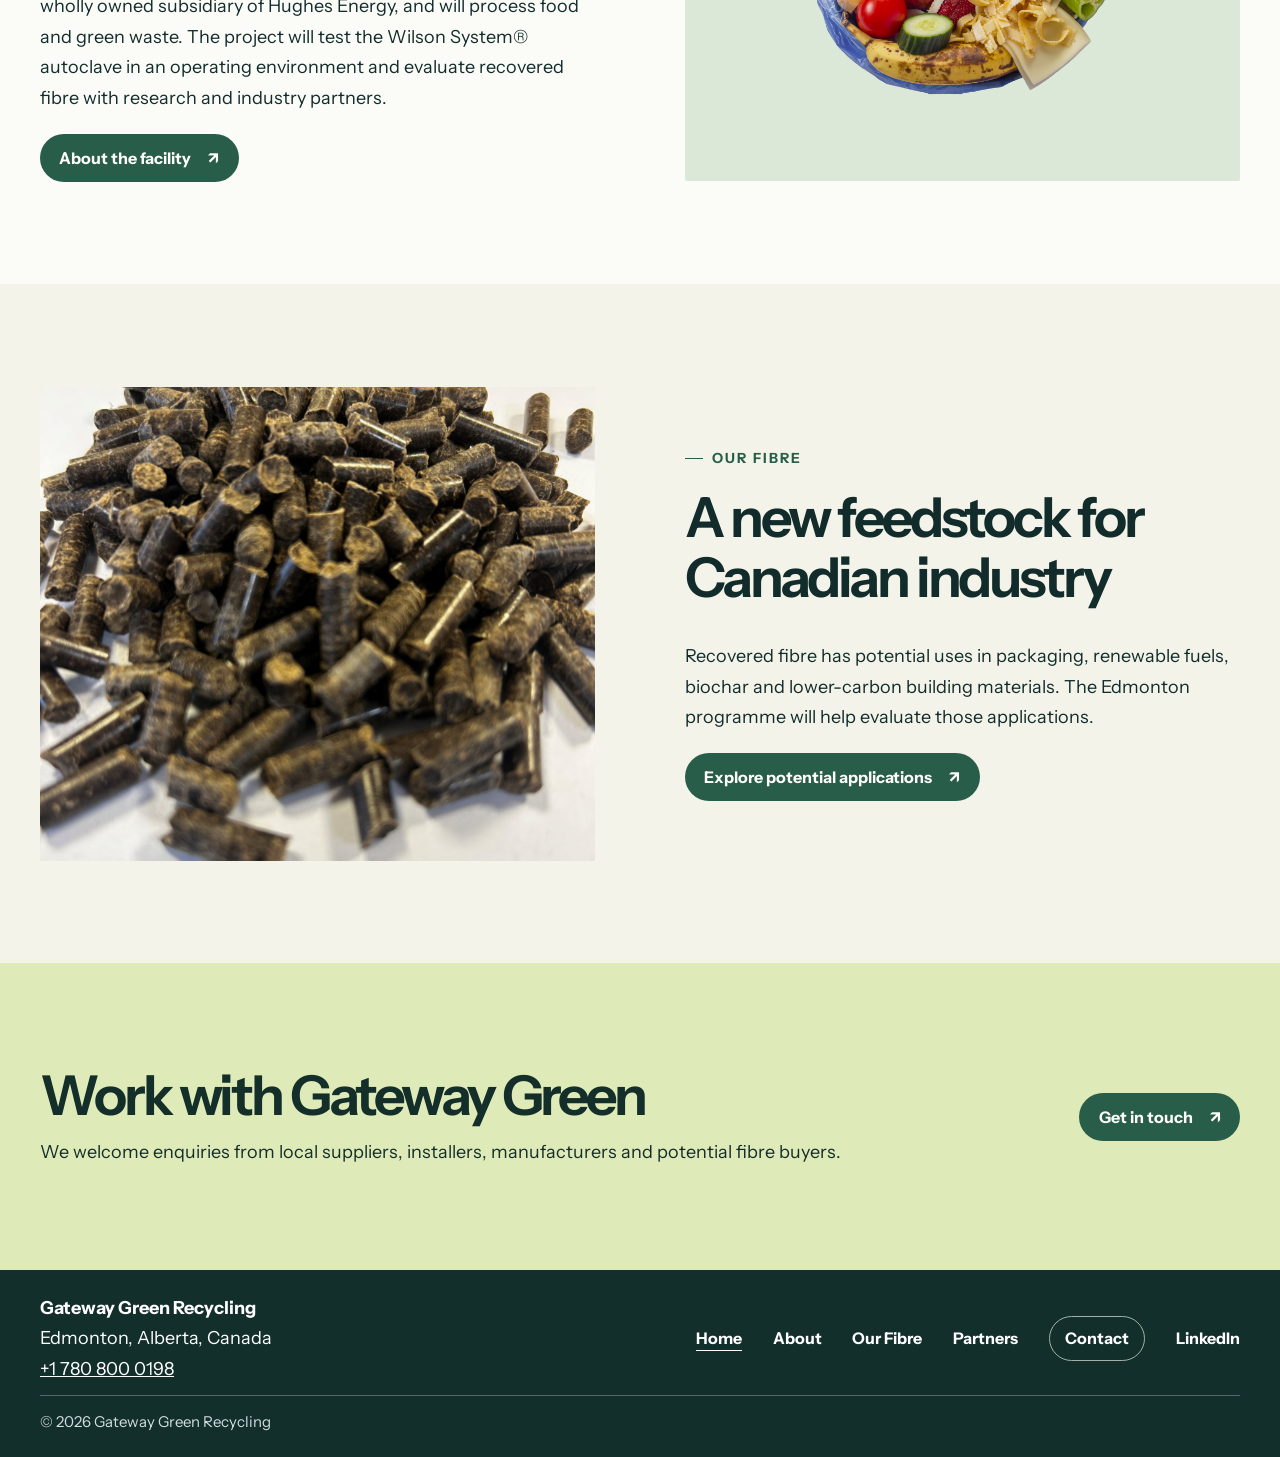
==== commit 87e8213a: "Add files via upload" ====
--- a/index.html
+++ b/index.html
@@ -2,4 +2,4 @@
 <html lang="en-CA"><head><meta charset="utf-8"><meta name="viewport" content="width=device-width, initial-scale=1"><title>Home | Gateway Green Recycling</title><meta name="description" content="Gateway Green Recycling is bringing resource recovery technology to Edmonton to turn biodegradable waste into a feedstock for Canadian industry."><meta property="og:title" content="Home | Gateway Green Recycling"><meta property="og:description" content="Gateway Green Recycling is bringing resource recovery technology to Edmonton to turn biodegradable waste into a feedstock for Canadian industry."><meta property="og:image" content="https://static.wixstatic.com/media/433cf9_fb9171cc87ac4f559f3eacb941eb70db~mv2.jpeg"><link rel="stylesheet" href="/style.css"><link rel="preconnect" href="https://static.wixstatic.com"><link rel="preconnect" href="https://fonts.googleapis.com"><link rel="preconnect" href="https://fonts.gstatic.com" crossorigin><link href="https://fonts.googleapis.com/css2?family=Instrument+Sans:wght@400;500;600;700&display=swap" rel="stylesheet"><script src="/site.js" defer></script></head>
 <body><a class="skip" href="#main">Skip to content</a><header><div class="wrap bar"><a class="brand" href="/" aria-label="Gateway Green Recycling home"><img src="https://static.wixstatic.com/media/433cf9_79f4bb8f8d7f41499191962d1a17c5c8~mv2.png" alt="" onerror="this.remove()"></a><nav aria-label="Main navigation"><a href="/" aria-current="page">Home</a><a href="/company">About</a><a href="/expertise">Our Fibre</a><a href="/solutions">Partners</a><a href="/contact" class="header-contact">Contact</a></nav></div></header><main id="main">
 <section class="hero" style="--hero:url('https://static.wixstatic.com/media/433cf9_fb9171cc87ac4f559f3eacb941eb70db~mv2.jpeg')"><div class="hero-layout"><div class="hero-copy"><p class="tag">Edmonton, Alberta</p><h1>Building Alberta’s circular resource economy</h1><p class="lede">Gateway Green Recycling is bringing resource recovery technology to Edmonton to turn biodegradable waste into a feedstock for Canadian industry.</p><div class="hero-actions"><a class="button " href="/company#edmonton">Explore the project <span aria-hidden="true">↗</span></a> <a class="button outline" href="/expertise">Explore our fibre <span aria-hidden="true">↗</span></a></div></div><div class="hero-media" aria-hidden="true"></div></div></section>
-<section class="strip" aria-label="Project funding and support"><div class="wrap"><div class="partner-group"><h2>Project funding through</h2><div class="logos"><a href="https://www.eralberta.ca/projects/details/new-pilot-facility-to-convert-municipal-solid-waste-into-wilson-fiber/"><img class="mark" src="https://static.wixstatic.com/media/433cf9_26b1083ef7c441dea3457fd726ed7f3d~mv2.png" alt="" loading="lazy" onerror="this.remove()">Emissions Reduction Alberta</a></div></div><div class="partner-group"><h2>With support from</h2><div class="logos"><a href="https://investalberta.ca/"><img class="mark" src="https://static.wixstatic.com/media/433cf9_ea8f5a3dcb794b0c9eff34120dd6e0ce~mv2.png" alt="" loading="lazy" onerror="this.remove()">Invest Alberta</a><a href="https://edmontonglobal.ca/"><img class="mark" src="https://a-ca.storyblok.com/f/2000323/3353x913/9d92c5b1e4/edmonton-global-logo-rgb.png" alt="" loading="lazy" onerror="this.remove()">Edmonton Global</a><a href="https://www.edmonton.ca/programs_services/garbage_waste/edmonton-waste-management-centre"><img class="mark" src="https://static.wixstatic.com/media/433cf9_b495bc648d2741e18db22baa22ca3143~mv2.png" alt="" loading="lazy" onerror="this.remove()">City of Edmonton</a><a href="https://www.ucalgary.ca/"><img class="mark" src="https://static.wixstatic.com/media/433cf9_6ee2105df55f4e218f1011c95bb4af1a~mv2.png" alt="" loading="lazy" onerror="this.remove()">University of Calgary</a></div></div></div></section><section class="wrap section split"><div><p class="tag">Edmonton, Alberta</p><h2>Edmonton commercial demonstration plant</h2><p>The Edmonton Waste Management Centre will host Gateway Green’s first Canadian commercial demonstration plant. The project will test the Wilson System® autoclave in an operating environment and evaluate recovered fibre with research and industry partners.</p><a class="button dark" href="/company#edmonton">About the facility <span aria-hidden="true">↗</span></a></div><img class="photo" src="/assets/food-waste.jpg" style="object-position:50% 82%" style="object-position:50% 82%" alt="Biodegradable food waste" loading="lazy"></section><div class="tint"><section class="wrap section split"><div><p class="tag">Our fibre</p><h2>A new feedstock for Canadian industry</h2><p>Recovered fibre has potential uses in packaging, renewable fuels, biochar and lower-carbon building materials. The Edmonton programme will help evaluate those applications.</p><a class="button dark" href="/expertise">Explore potential applications <span aria-hidden="true">↗</span></a></div><img class="photo" src="/assets/pellets.png" style="object-position:50% 40%" style="object-position:50% 40%" alt="Recovered fiber pellets" loading="lazy"></section></div><section class="cta"><div class="wrap"><h2>Work with Gateway Green</h2><p>We welcome enquiries from local suppliers, installers, manufacturers and potential fibre buyers.</p><a class="button " href="/contact">Get in touch <span aria-hidden="true">↗</span></a></div></section></main><footer><div class="wrap bar"><div><strong>Gateway Green Recycling</strong><br>Edmonton, Alberta, Canada</div><nav aria-label="Footer navigation"><a href="/" aria-current="page">Home</a><a href="/company">About</a><a href="/expertise">Our Fibre</a><a href="/solutions">Partners</a><a href="/contact" class="header-contact">Contact</a><a href="https://www.linkedin.com/company/gateway-green-recycle">LinkedIn</a></nav></div><div class="wrap copyright">© 2026 Gateway Green Recycling</div></footer></body></html>+<section class="strip" aria-label="Project funding and support"><div class="wrap"><div class="partner-group"><h2>Project funding through</h2><div class="logos"><a href="https://www.eralberta.ca/projects/details/new-pilot-facility-to-convert-municipal-solid-waste-into-wilson-fiber/"><img class="mark" src="https://static.wixstatic.com/media/433cf9_26b1083ef7c441dea3457fd726ed7f3d~mv2.png" alt="" loading="lazy" onerror="this.remove()">Emissions Reduction Alberta</a></div></div><div class="partner-group"><h2>With support from</h2><div class="logos"><a href="https://investalberta.ca/"><img class="mark" src="https://static.wixstatic.com/media/433cf9_ea8f5a3dcb794b0c9eff34120dd6e0ce~mv2.png" alt="" loading="lazy" onerror="this.remove()">Invest Alberta</a><a href="https://edmontonglobal.ca/"><img class="mark" src="https://a-ca.storyblok.com/f/2000323/3353x913/9d92c5b1e4/edmonton-global-logo-rgb.png" alt="" loading="lazy" onerror="this.remove()">Edmonton Global</a><a href="https://www.edmonton.ca/programs_services/garbage_waste/edmonton-waste-management-centre"><img class="mark" src="https://static.wixstatic.com/media/433cf9_b495bc648d2741e18db22baa22ca3143~mv2.png" alt="" loading="lazy" onerror="this.remove()">City of Edmonton</a><a href="https://www.ucalgary.ca/"><img class="mark" src="https://static.wixstatic.com/media/433cf9_6ee2105df55f4e218f1011c95bb4af1a~mv2.png" alt="" loading="lazy" onerror="this.remove()">University of Calgary</a><a href="https://www.ualberta.ca/" target="_blank" rel="noopener noreferrer">University of Alberta</a></div></div></div></section><section class="wrap section split"><div><p class="tag">Edmonton, Alberta</p><h2>Edmonton commercial demonstration plant</h2><p>The Edmonton Waste Management Centre will host Gateway Green’s first Canadian commercial demonstration plant. The plant is owned and operated by Gateway Green Recycling, a wholly owned subsidiary of Hughes Energy, and will process food and green waste. The project will test the Wilson System® autoclave in an operating environment and evaluate recovered fibre with research and industry partners.</p><a class="button dark" href="/company#edmonton">About the facility <span aria-hidden="true">↗</span></a></div><img class="photo" src="/assets/food-waste-original.png" style="object-position:50% 82%" alt="Biodegradable food waste" loading="lazy"></section><div class="tint"><section class="wrap section split"><div><p class="tag">Our fibre</p><h2>A new feedstock for Canadian industry</h2><p>Recovered fibre has potential uses in packaging, renewable fuels, biochar and lower-carbon building materials. The Edmonton programme will help evaluate those applications.</p><a class="button dark" href="/expertise">Explore potential applications <span aria-hidden="true">↗</span></a></div><img class="photo" src="/assets/pellets.png" style="object-position:50% 40%" style="object-position:50% 40%" style="object-position:50% 40%" style="object-position:50% 40%" style="object-position:50% 40%" style="object-position:50% 40%" style="object-position:50% 40%" style="object-position:50% 40%" style="object-position:50% 40%" alt="Recovered fiber pellets" loading="lazy"></section></div><section class="cta"><div class="wrap"><h2>Work with Gateway Green</h2><p>We welcome enquiries from local suppliers, installers, manufacturers and potential fibre buyers.</p><a class="button " href="/contact">Get in touch <span aria-hidden="true">↗</span></a></div></section></main><footer><div class="wrap bar"><div><strong>Gateway Green Recycling</strong><br>Edmonton, Alberta, Canada<br><a href="tel:+17808000198">+1 780 800 0198</a></div><nav aria-label="Footer navigation"><a href="/" aria-current="page">Home</a><a href="/company">About</a><a href="/expertise">Our Fibre</a><a href="/solutions">Partners</a><a href="/contact" class="header-contact">Contact</a><a href="https://www.linkedin.com/company/gateway-green-recycle">LinkedIn</a></nav></div><div class="wrap copyright">© 2026 Gateway Green Recycling</div></footer></body></html>
--- a/style.css
+++ b/style.css
@@ -1,156 +1,182 @@
-* { box-sizing: border-box }
-:root { --navy:#122d42; --green:#23664b; --lime:#d9efb0; --paper:#f5f7f3; --line:#d9e1db }
-body { margin:0; color:var(--navy); background:white; font:400 1.06rem/1.65 "Instrument Sans",Arial,sans-serif }
-h1,h2,h3 { line-height:1.08; letter-spacing:-.045em; margin:0 0 .62em }
-h1 { font-size:clamp(2.6rem,6vw,5.55rem); max-width:14ch }
-h2 { font-size:clamp(2rem,4vw,3.4rem) }
-h3 { font-size:1.38rem }
-p { margin:0 0 1.12em }
-a { color:inherit }
-img { max-width:100%; display:block }
-.wrap { width:min(1160px,calc(100% - 72px)); margin-inline:auto }
-.bar { display:flex; justify-content:space-between; align-items:center; gap:1.4rem; min-height:80px }
-.brand { display:flex; align-items:center; position:relative; min-height:36px; text-decoration:none; font-weight:700 }
-.brand img { width:240px; height:auto; position:relative; z-index:1; background:white }
-nav { display:flex; flex-wrap:wrap; align-items:center; gap:clamp(.7rem,2.4vw,2rem) }
-nav a { font-size:.95rem; font-weight:700; text-decoration:none; text-underline-offset:.35em }
-nav a:hover,nav a[aria-current=page] { text-decoration:underline }
-header nav a[aria-current=page] { color:var(--green) }
-.skip { position:absolute; z-index:3; top:-6rem; left:1rem; background:white; padding:.7rem }
-.skip:focus { top:.6rem }
-:focus-visible { outline:3px solid #48916b; outline-offset:4px }
-.hero,.intro,.cta { background:var(--navy); color:white; padding-block:clamp(3.7rem,8vw,7.5rem) }
-.hero { background-image:linear-gradient(90deg,rgba(8,32,45,.98),rgba(8,32,45,.85) 40%,rgba(8,32,45,.4)),var(--hero); background-position:center; background-size:cover; padding-block:clamp(4rem,9vw,8.4rem) }
-.intro h1 { font-size:clamp(2.55rem,5.5vw,4.7rem); max-width:17ch }
-.lede { font-size:clamp(1.12rem,2vw,1.36rem); max-width:52ch }
-.tag { color:var(--green); font-size:.78rem; font-weight:700; text-transform:uppercase; letter-spacing:.14em; margin-bottom:1.1rem }
-.hero .tag,.intro .tag { color:var(--lime) }
-.button { display:inline-flex; align-items:center; gap:1rem; min-height:48px; padding:.62rem .95rem; border:1px solid transparent; border-radius:4px; background:var(--lime); color:var(--navy); font:700 .95rem/1.25 "Instrument Sans",Arial,sans-serif; text-decoration:none; cursor:pointer }
-.button:hover { filter:brightness(.9) }
-.button:disabled { opacity:.6; cursor:wait }
-.dark { background:var(--green); color:white }
-.outline { background:transparent; color:white; border-color:#b7c4c9; margin:.5rem 0 }
-.strip { background:var(--paper); border-bottom:1px solid var(--line); padding:1.8rem 0 }
-.strip h2 { font-size:1.12rem; letter-spacing:0 }
-.logos { display:grid; grid-template-columns:repeat(4,1fr); gap:.8rem }
-.logos a,.cards article,.cards li { background:white; border:1px solid var(--line); padding:1.25rem; border-radius:5px }
-.logos a { display:grid; align-content:center; justify-items:center; gap:.5rem; min-height:96px; text-align:center; text-decoration:none; font-size:.88rem; font-weight:700 }
-.logos a:hover { border-color:var(--green) }
-.mark { width:135px; height:46px; object-fit:contain }
-.cards .mark { margin-bottom:1rem; object-position:left center }
-.section { padding-block:clamp(3.1rem,7vw,6.2rem) }
-.split { display:grid; grid-template-columns:1fr 1fr; align-items:center; gap:clamp(1.8rem,6vw,5rem) }
-.photo { width:100%; aspect-ratio:1.25; object-fit:cover; background:var(--paper); border-radius:6px }
-.tint { background:var(--paper) }
-.tint .split .photo { order:-1 }
-.cards { display:grid; grid-template-columns:repeat(3,1fr); gap:1rem }
-.cards h2 { font-size:1.55rem }
-.cards li { margin-left:.25rem }
-.application { border-top:1px solid var(--line); padding-top:.85rem }
-.application h3 { margin-bottom:.3rem }
-.contact { align-items:start }
-form { padding:clamp(1rem,3.5vw,2rem); background:var(--paper); border:1px solid var(--line); border-radius:5px }
-.fields { display:grid; grid-template-columns:1fr 1fr; gap:1rem }
-label { display:block; margin-bottom:.9rem; font-weight:700 }
-input,textarea { display:block; width:100%; margin-top:.32rem; padding:.48rem .6rem; border:1px solid #788d83; border-radius:3px; font:inherit; font-weight:400 }
-textarea { resize:vertical }
-#form-status { margin:.7rem 0 0 }
-footer { background:#0c2333; color:white; padding:1.4rem 0 }
-.copyright { border-top:1px solid #536773; padding-top:.9rem; margin-top:.65rem; font-size:.9rem; color:#d1dce0 }
-@media(max-width:780px) {
-  .wrap { width:calc(100% - 38px) }
-  .bar { flex-direction:column; align-items:flex-start; justify-content:center; gap:.65rem; padding-block:1rem }
-  .split { grid-template-columns:1fr }
-  .logos,.cards { grid-template-columns:repeat(2,1fr) }
-}
-@media(max-width:440px) {
-  nav a { font-size:.86rem }
-  .cards,.fields { grid-template-columns:1fr }
-  .fields { gap:0 }
-}
-
-/* Gateway Green editorial design */
-:root {
-  --navy:#122c2b; --green:#285d49; --lime:#e2edac;
-  --paper:#f3f3e9; --line:#d8dfd5;
-}
-body { background:#fbfcf8; font-size:1.07rem }
-.wrap { width:min(1232px,calc(100% - 80px)) }
-header { background:#fbfcf8; border-bottom:1px solid var(--line) }
-.header-contact { border:1px solid #a2b1a4; border-radius:99px; padding:.52rem .95rem }
-.bar { min-height:91px }
-.brand img { background:transparent }
-h1,h2,h3 { font-weight:650; letter-spacing:-.055em }
-h1 { font-size:clamp(3rem,7.2vw,7rem); max-width:12ch; line-height:.98 }
-h2 { font-size:clamp(2.1rem,4.3vw,4rem) }
-.hero { background:none; padding:0; color:#fbfcf8 }
-.hero .hero-layout { width:100%; display:grid; grid-template-columns:1.05fr 1fr; min-height:610px }
-.hero-copy { background:#132f2c; padding:clamp(3.6rem,7vw,7.2rem) clamp(2.2rem,5vw,6rem) clamp(3.5rem,7vw,7rem) max(40px,calc((100vw - 1232px)/2)); display:flex; flex-direction:column; align-items:flex-start; justify-content:center }
-.hero h1 { margin-bottom:.32em }
-.hero .lede { max-width:37ch; color:#e5ede5 }
-.hero-media { background-color:#345a48; background-image:linear-gradient(140deg,rgba(15,49,41,.05),rgba(15,49,41,.32)),var(--hero); background-size:cover; background-position:center; display:flex; align-items:flex-end; padding:1.5rem }
-.hero-media span { border-radius:99px; background:#102b28e8; color:#f1f5eb; padding:.55rem .9rem; font-size:.83rem }
-.hero-actions { display:flex; flex-wrap:wrap; align-items:center; gap:.75rem }
-.tag { display:flex; align-items:center; gap:.55rem; letter-spacing:.15em; font-size:.75rem }
-.tag::before { content:""; display:inline-block; width:18px; height:1px; background:currentColor }
-.button { padding:.68rem 1.15rem; border-radius:99px; transition:background-color .15s,filter .15s }
-.outline { border-color:#9ab0a3 }
-.strip { padding:1.6rem 0; background:#e9eee3 }
-.strip .wrap { display:grid; grid-template-columns:145px 1fr; align-items:center; gap:1.5rem }
-.strip h2 { margin:0; font-size:.83rem; letter-spacing:.075em; text-transform:uppercase }
-.logos { gap:0 }
-.logos a { min-height:78px; border:0; border-left:1px solid #c7d3c6; background:transparent; border-radius:0; padding:.5rem; font-size:.79rem }
-.mark { width:130px; height:40px }
-.section { padding-block:clamp(3.6rem,8vw,7.8rem) }
-.split { gap:clamp(2rem,7vw,7rem) }
-.split p:not(.tag) { max-width:54ch }
-.photo { border-radius:2px; aspect-ratio:1.17; background:#dbe7d7 }
-.tint { background:var(--paper) }
-.intro { background:#e9eee3; color:var(--navy); border-bottom:1px solid #d4dfd1 }
-.intro .tag { color:var(--green) }
-.intro h1 { max-width:15ch }
-.cta { background:#dfeab9; color:#142e29 }
-.cta .wrap { display:grid; grid-template-columns:1fr auto; gap:.2rem 2rem; align-items:center }
-.cta h2 { margin:0; grid-column:1 }
-.cta p { margin:.55rem 0 0; grid-column:1 }
-.cta .button { grid-column:2; grid-row:1 / 3; color:white; background:var(--green); justify-self:start }
-.cards article,.cards li { background:#fff; border-radius:3px; padding:1.6rem }
-.application { padding-top:1.1rem }
-footer { background:#132f2c }
-@media(max-width:1000px) {
-  .hero .hero-layout { min-height:530px }
-  .hero-copy { padding-left:40px }
-}
-@media(max-width:780px) {
-  .wrap { width:calc(100% - 40px) }
-  .hero .hero-layout { grid-template-columns:1fr; min-height:0 }
-  .hero-copy { padding:3.6rem 20px }
-  .hero-media { min-height:260px; padding:1rem 20px }
-  .strip .wrap { grid-template-columns:1fr; gap:.7rem }
-  .cta .wrap { display:block }
-  .cta .button { margin-top:1.25rem }
-}
-@media(max-width:440px) {
-  .hero h1 { font-size:clamp(2.75rem,13vw,4rem) }
-  .logos a { min-height:70px }
-  .logos a:nth-child(odd) { border-left:0 }
-}
-
-.strip .wrap { grid-template-columns:minmax(0,1fr) minmax(0,4fr); align-items:start; gap:2rem }
-.partner-group h2 { margin-bottom:.7rem }
-.partner-group .logos { grid-template-columns:minmax(0,1fr) }
-.partner-group + .partner-group .logos { grid-template-columns:repeat(4,minmax(0,1fr)) }
-.partner-group .mark { max-width:100%; height:48px }
-.partner-group .logos a:first-child { border-left:0 }
-.partner-group .logos a:hover { text-decoration:underline }
-.partner-link { text-decoration-thickness:1px; text-underline-offset:.18em }
-.site-photo { margin:0 }
-.site-photo figcaption { font-size:.85rem; margin-top:.55rem }
-.vision { background:#e9eee3 }
-.vision .section { padding-block:clamp(2.5rem,5vw,5rem) }
-.vision video { display:block; width:100%; border-radius:4px; background:var(--navy) }
-@media(max-width:680px) {
-  .partner-group + .partner-group .logos { grid-template-columns:repeat(2,minmax(0,1fr)) }
-  .strip .wrap { grid-template-columns:1fr; gap:1.25rem }
-  .partner-group .logos a:nth-child(even) { border-left:1px solid #c7d3c6 }
-}
+* { box-sizing: border-box }
+:root { --navy:#122d42; --green:#23664b; --lime:#d9efb0; --paper:#f5f7f3; --line:#d9e1db }
+body { margin:0; color:var(--navy); background:white; font:400 1.06rem/1.65 "Instrument Sans",Arial,sans-serif }
+h1,h2,h3 { line-height:1.08; letter-spacing:-.045em; margin:0 0 .62em }
+h1 { font-size:clamp(2.6rem,6vw,5.55rem); max-width:14ch }
+h2 { font-size:clamp(2rem,4vw,3.4rem) }
+h3 { font-size:1.38rem }
+p { margin:0 0 1.12em }
+a { color:inherit }
+img { max-width:100%; display:block }
+.wrap { width:min(1160px,calc(100% - 72px)); margin-inline:auto }
+.bar { display:flex; justify-content:space-between; align-items:center; gap:1.4rem; min-height:80px }
+.brand { display:flex; align-items:center; position:relative; min-height:36px; text-decoration:none; font-weight:700 }
+.brand img { width:240px; height:auto; position:relative; z-index:1; background:white }
+nav { display:flex; flex-wrap:wrap; align-items:center; gap:clamp(.7rem,2.4vw,2rem) }
+nav a { font-size:.95rem; font-weight:700; text-decoration:none; text-underline-offset:.35em }
+nav a:hover,nav a[aria-current=page] { text-decoration:underline }
+header nav a[aria-current=page] { color:var(--green) }
+.skip { position:absolute; z-index:3; top:-6rem; left:1rem; background:white; padding:.7rem }
+.skip:focus { top:.6rem }
+:focus-visible { outline:3px solid #48916b; outline-offset:4px }
+.hero,.intro,.cta { background:var(--navy); color:white; padding-block:clamp(3.7rem,8vw,7.5rem) }
+.hero { background-image:linear-gradient(90deg,rgba(8,32,45,.98),rgba(8,32,45,.85) 40%,rgba(8,32,45,.4)),var(--hero); background-position:center; background-size:cover; padding-block:clamp(4rem,9vw,8.4rem) }
+.intro h1 { font-size:clamp(2.55rem,5.5vw,4.7rem); max-width:17ch }
+.lede { font-size:clamp(1.12rem,2vw,1.36rem); max-width:52ch }
+.tag { color:var(--green); font-size:.78rem; font-weight:700; text-transform:uppercase; letter-spacing:.14em; margin-bottom:1.1rem }
+.hero .tag,.intro .tag { color:var(--lime) }
+.button { display:inline-flex; align-items:center; gap:1rem; min-height:48px; padding:.62rem .95rem; border:1px solid transparent; border-radius:4px; background:var(--lime); color:var(--navy); font:700 .95rem/1.25 "Instrument Sans",Arial,sans-serif; text-decoration:none; cursor:pointer }
+.button:hover { filter:brightness(.9) }
+.button:disabled { opacity:.6; cursor:wait }
+.dark { background:var(--green); color:white }
+.outline { background:transparent; color:white; border-color:#b7c4c9; margin:.5rem 0 }
+.strip { background:var(--paper); border-bottom:1px solid var(--line); padding:1.8rem 0 }
+.strip h2 { font-size:1.12rem; letter-spacing:0 }
+.logos { display:grid; grid-template-columns:repeat(4,1fr); gap:.8rem }
+.logos a,.cards article,.cards li { background:white; border:1px solid var(--line); padding:1.25rem; border-radius:5px }
+.logos a { display:grid; align-content:center; justify-items:center; gap:.5rem; min-height:96px; text-align:center; text-decoration:none; font-size:.88rem; font-weight:700 }
+.logos a:hover { border-color:var(--green) }
+.mark { width:135px; height:46px; object-fit:contain }
+.cards .mark { margin-bottom:1rem; object-position:left center }
+.section { padding-block:clamp(3.1rem,7vw,6.2rem) }
+.split { display:grid; grid-template-columns:1fr 1fr; align-items:center; gap:clamp(1.8rem,6vw,5rem) }
+.photo { width:100%; aspect-ratio:1.25; object-fit:cover; background:var(--paper); border-radius:6px }
+.tint { background:var(--paper) }
+.tint .split .photo { order:-1 }
+.cards { display:grid; grid-template-columns:repeat(3,1fr); gap:1rem }
+.cards h2 { font-size:1.55rem }
+.cards li { margin-left:.25rem }
+.application { border-top:1px solid var(--line); padding-top:.85rem }
+.application h3 { margin-bottom:.3rem }
+.contact { align-items:start }
+form { padding:clamp(1rem,3.5vw,2rem); background:var(--paper); border:1px solid var(--line); border-radius:5px }
+.fields { display:grid; grid-template-columns:1fr 1fr; gap:1rem }
+label { display:block; margin-bottom:.9rem; font-weight:700 }
+input,textarea { display:block; width:100%; margin-top:.32rem; padding:.48rem .6rem; border:1px solid #788d83; border-radius:3px; font:inherit; font-weight:400 }
+textarea { resize:vertical }
+#form-status { margin:.7rem 0 0 }
+footer { background:#0c2333; color:white; padding:1.4rem 0 }
+.copyright { border-top:1px solid #536773; padding-top:.9rem; margin-top:.65rem; font-size:.9rem; color:#d1dce0 }
+@media(max-width:780px) {
+  .wrap { width:calc(100% - 38px) }
+  .bar { flex-direction:column; align-items:flex-start; justify-content:center; gap:.65rem; padding-block:1rem }
+  .split { grid-template-columns:1fr }
+  .logos,.cards { grid-template-columns:repeat(2,1fr) }
+}
+@media(max-width:440px) {
+  nav a { font-size:.86rem }
+  .cards,.fields { grid-template-columns:1fr }
+  .fields { gap:0 }
+}
+
+/* Gateway Green editorial design */
+:root {
+  --navy:#122c2b; --green:#285d49; --lime:#e2edac;
+  --paper:#f3f3e9; --line:#d8dfd5;
+}
+body { background:#fbfcf8; font-size:1.07rem }
+.wrap { width:min(1232px,calc(100% - 80px)) }
+header { background:#fbfcf8; border-bottom:1px solid var(--line) }
+.header-contact { border:1px solid #a2b1a4; border-radius:99px; padding:.52rem .95rem }
+.bar { min-height:91px }
+.brand img { background:transparent }
+h1,h2,h3 { font-weight:650; letter-spacing:-.055em }
+h1 { font-size:clamp(3rem,7.2vw,7rem); max-width:12ch; line-height:.98 }
+h2 { font-size:clamp(2.1rem,4.3vw,4rem) }
+.hero { background:none; padding:0; color:#fbfcf8 }
+.hero .hero-layout { width:100%; display:grid; grid-template-columns:1.05fr 1fr; min-height:610px }
+.hero-copy { background:#132f2c; padding:clamp(3.6rem,7vw,7.2rem) clamp(2.2rem,5vw,6rem) clamp(3.5rem,7vw,7rem) max(40px,calc((100vw - 1232px)/2)); display:flex; flex-direction:column; align-items:flex-start; justify-content:center }
+.hero h1 { margin-bottom:.32em }
+.hero .lede { max-width:37ch; color:#e5ede5 }
+.hero-media { background-color:#345a48; background-image:linear-gradient(140deg,rgba(15,49,41,.05),rgba(15,49,41,.32)),var(--hero); background-size:cover; background-position:center; display:flex; align-items:flex-end; padding:1.5rem }
+.hero-media span { border-radius:99px; background:#102b28e8; color:#f1f5eb; padding:.55rem .9rem; font-size:.83rem }
+.hero-actions { display:flex; flex-wrap:wrap; align-items:center; gap:.75rem }
+.tag { display:flex; align-items:center; gap:.55rem; letter-spacing:.15em; font-size:.75rem }
+.tag::before { content:""; display:inline-block; width:18px; height:1px; background:currentColor }
+.button { padding:.68rem 1.15rem; border-radius:99px; transition:background-color .15s,filter .15s }
+.outline { border-color:#9ab0a3 }
+.strip { padding:1.6rem 0; background:#e9eee3 }
+.strip .wrap { display:grid; grid-template-columns:145px 1fr; align-items:center; gap:1.5rem }
+.strip h2 { margin:0; font-size:.83rem; letter-spacing:.075em; text-transform:uppercase }
+.logos { gap:0 }
+.logos a { min-height:78px; border:0; border-left:1px solid #c7d3c6; background:transparent; border-radius:0; padding:.5rem; font-size:.79rem }
+.mark { width:130px; height:40px }
+.section { padding-block:clamp(3.6rem,8vw,7.8rem) }
+.split { gap:clamp(2rem,7vw,7rem) }
+.split p:not(.tag) { max-width:54ch }
+.photo { border-radius:2px; aspect-ratio:1.17; background:#dbe7d7 }
+.tint { background:var(--paper) }
+.intro { background:#e9eee3; color:var(--navy); border-bottom:1px solid #d4dfd1 }
+.intro .tag { color:var(--green) }
+.intro h1 { max-width:15ch }
+.cta { background:#dfeab9; color:#142e29 }
+.cta .wrap { display:grid; grid-template-columns:1fr auto; gap:.2rem 2rem; align-items:center }
+.cta h2 { margin:0; grid-column:1 }
+.cta p { margin:.55rem 0 0; grid-column:1 }
+.cta .button { grid-column:2; grid-row:1 / 3; color:white; background:var(--green); justify-self:start }
+.cards article,.cards li { background:#fff; border-radius:3px; padding:1.6rem }
+.application { padding-top:1.1rem }
+footer { background:#132f2c }
+@media(max-width:1000px) {
+  .hero .hero-layout { min-height:530px }
+  .hero-copy { padding-left:40px }
+}
+@media(max-width:780px) {
+  .wrap { width:calc(100% - 40px) }
+  .hero .hero-layout { grid-template-columns:1fr; min-height:0 }
+  .hero-copy { padding:3.6rem 20px }
+  .hero-media { min-height:260px; padding:1rem 20px }
+  .strip .wrap { grid-template-columns:1fr; gap:.7rem }
+  .cta .wrap { display:block }
+  .cta .button { margin-top:1.25rem }
+}
+@media(max-width:440px) {
+  .hero h1 { font-size:clamp(2.75rem,13vw,4rem) }
+  .logos a { min-height:70px }
+  .logos a:nth-child(odd) { border-left:0 }
+}
+
+.strip .wrap { grid-template-columns:minmax(0,1fr) minmax(0,4fr); align-items:start; gap:2rem }
+.partner-group h2 { margin-bottom:.7rem }
+.partner-group .logos { grid-template-columns:minmax(0,1fr) }
+.partner-group + .partner-group .logos { grid-template-columns:repeat(4,minmax(0,1fr)) }
+.partner-group .mark { max-width:100%; height:48px }
+.partner-group .logos a:first-child { border-left:0 }
+.partner-group .logos a:hover { text-decoration:underline }
+.partner-link { text-decoration-thickness:1px; text-underline-offset:.18em }
+.site-photo { margin:0 }
+.site-photo figcaption { font-size:.85rem; margin-top:.55rem }
+.vision { background:#e9eee3 }
+.vision .section { padding-block:clamp(2.5rem,5vw,5rem) }
+.vision video { display:block; width:100%; border-radius:4px; background:var(--navy) }
+@media(max-width:680px) {
+  .partner-group + .partner-group .logos { grid-template-columns:repeat(2,minmax(0,1fr)) }
+  .strip .wrap { grid-template-columns:1fr; gap:1.25rem }
+  .partner-group .logos a:nth-child(even) { border-left:1px solid #c7d3c6 }
+}
+
+/* Readability and logo sizing */
+body { font-size:1.125rem; line-height:1.7 }
+.brand { flex-shrink:0 }
+.brand img { width:320px; max-width:100%; height:auto }
+header .bar { min-height:108px }
+nav a,.button { font-size:1rem }
+.tag { font-size:.875rem }
+.logos a { font-size:.9rem; line-height:1.4; padding:.75rem .6rem }
+.mark { width:160px; height:64px }
+.partner-group .mark { width:160px; height:64px }
+.partner-group + .partner-group .logos { grid-template-columns:repeat(5,minmax(0,1fr)) }
+.site-photo figcaption,figcaption,.copyright { font-size:.9375rem; line-height:1.6 }
+@media(max-width:1000px) {
+ header .bar { flex-wrap:wrap; padding-block:1rem }
+ .partner-group + .partner-group .logos { grid-template-columns:repeat(3,minmax(0,1fr)) }
+}
+@media(max-width:780px) {
+ .brand img { width:280px; max-width:calc(100vw - 40px) }
+ header .bar { min-height:0 }
+ body { font-size:1.0625rem; line-height:1.7 }
+ nav a { font-size:1rem }
+}
+@media(max-width:680px) {
+ .partner-group + .partner-group .logos { grid-template-columns:repeat(2,minmax(0,1fr)) }
+}
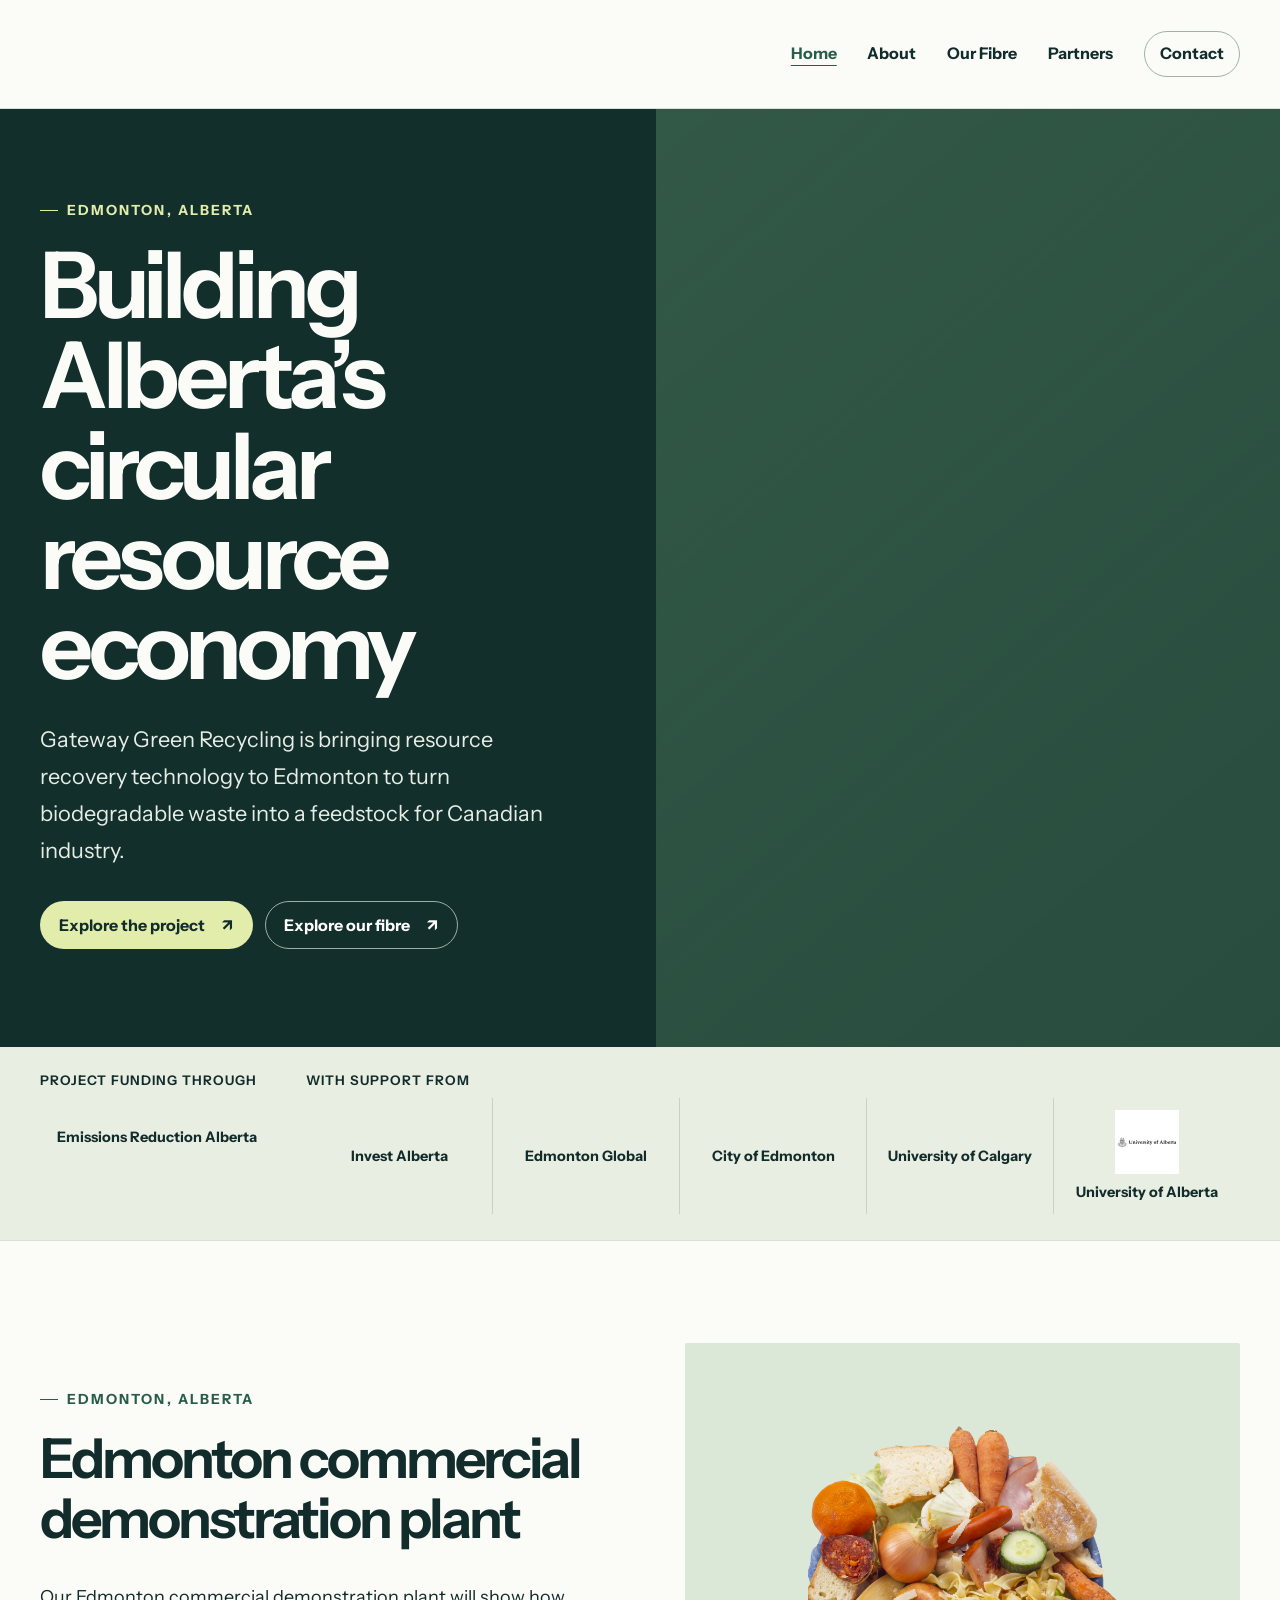
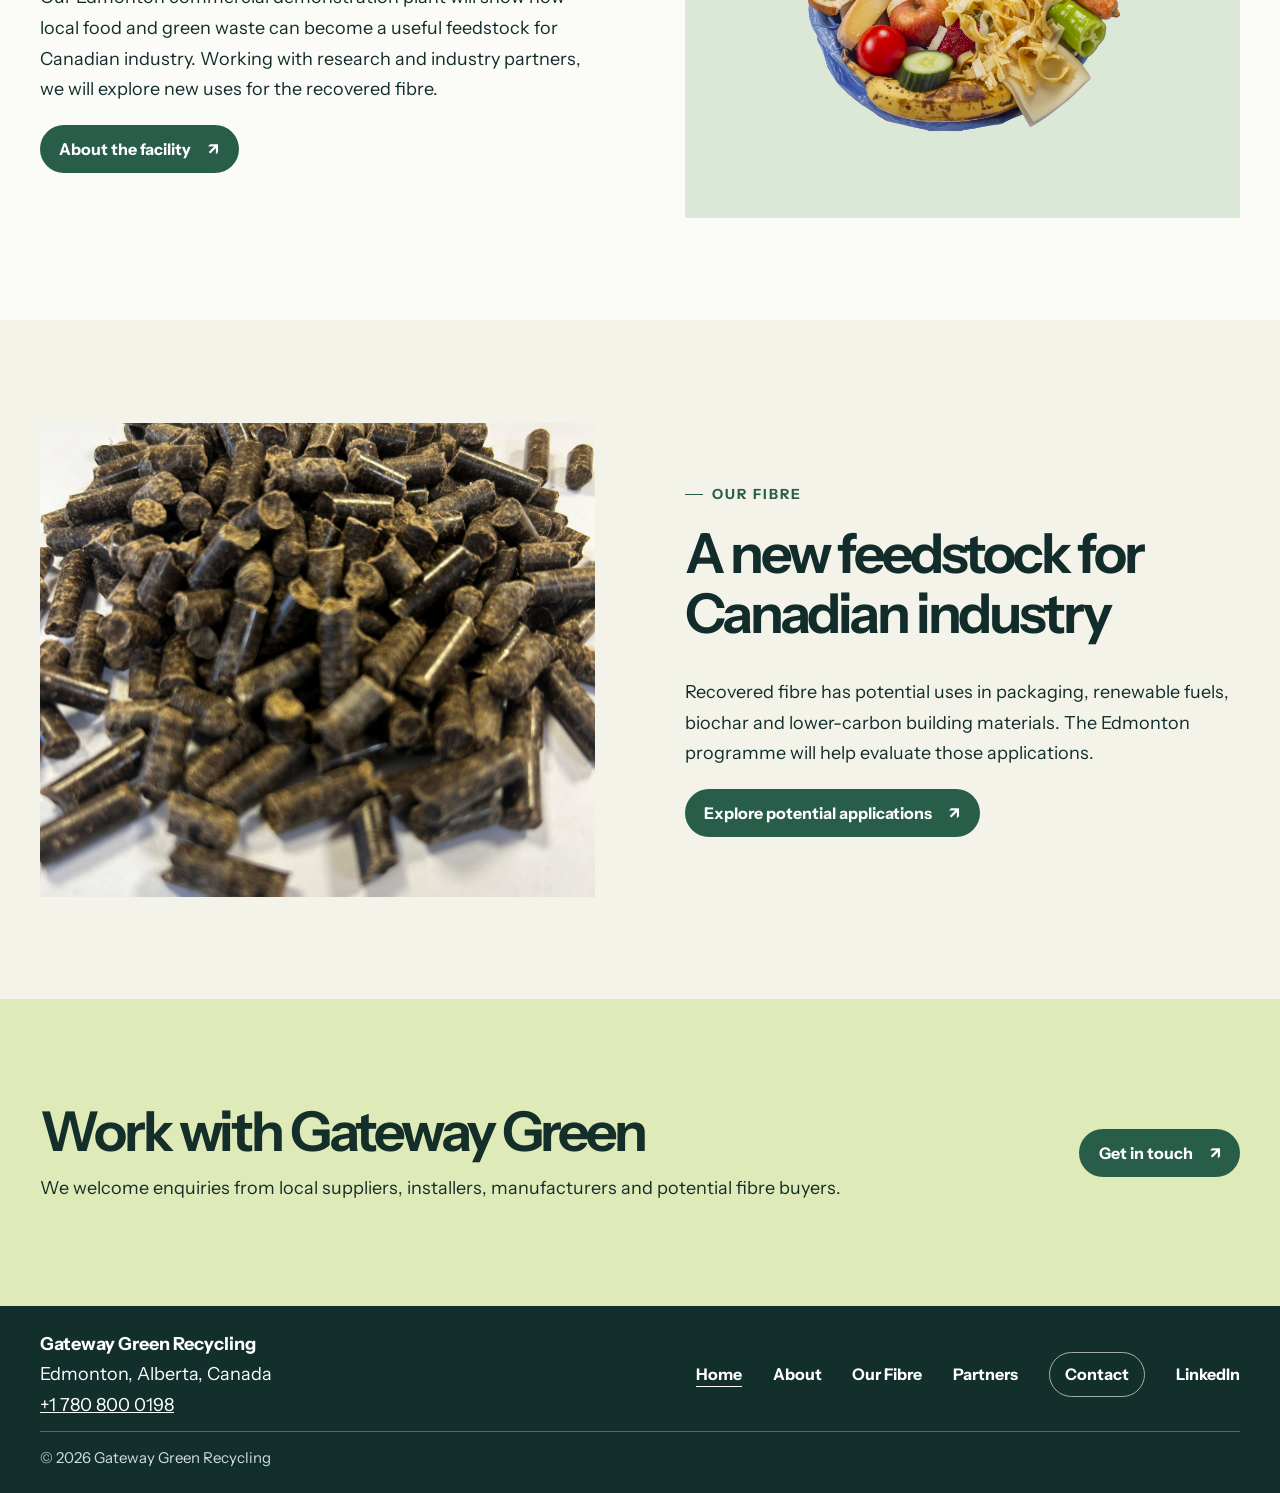
==== commit 189c9c11: "Add files via upload" ====
--- a/index.html
+++ b/index.html
@@ -2,4 +2,4 @@
 <html lang="en-CA"><head><meta charset="utf-8"><meta name="viewport" content="width=device-width, initial-scale=1"><title>Home | Gateway Green Recycling</title><meta name="description" content="Gateway Green Recycling is bringing resource recovery technology to Edmonton to turn biodegradable waste into a feedstock for Canadian industry."><meta property="og:title" content="Home | Gateway Green Recycling"><meta property="og:description" content="Gateway Green Recycling is bringing resource recovery technology to Edmonton to turn biodegradable waste into a feedstock for Canadian industry."><meta property="og:image" content="https://static.wixstatic.com/media/433cf9_fb9171cc87ac4f559f3eacb941eb70db~mv2.jpeg"><link rel="stylesheet" href="/style.css"><link rel="preconnect" href="https://static.wixstatic.com"><link rel="preconnect" href="https://fonts.googleapis.com"><link rel="preconnect" href="https://fonts.gstatic.com" crossorigin><link href="https://fonts.googleapis.com/css2?family=Instrument+Sans:wght@400;500;600;700&display=swap" rel="stylesheet"><script src="/site.js" defer></script></head>
 <body><a class="skip" href="#main">Skip to content</a><header><div class="wrap bar"><a class="brand" href="/" aria-label="Gateway Green Recycling home"><img src="https://static.wixstatic.com/media/433cf9_79f4bb8f8d7f41499191962d1a17c5c8~mv2.png" alt="" onerror="this.remove()"></a><nav aria-label="Main navigation"><a href="/" aria-current="page">Home</a><a href="/company">About</a><a href="/expertise">Our Fibre</a><a href="/solutions">Partners</a><a href="/contact" class="header-contact">Contact</a></nav></div></header><main id="main">
 <section class="hero" style="--hero:url('https://static.wixstatic.com/media/433cf9_fb9171cc87ac4f559f3eacb941eb70db~mv2.jpeg')"><div class="hero-layout"><div class="hero-copy"><p class="tag">Edmonton, Alberta</p><h1>Building Alberta’s circular resource economy</h1><p class="lede">Gateway Green Recycling is bringing resource recovery technology to Edmonton to turn biodegradable waste into a feedstock for Canadian industry.</p><div class="hero-actions"><a class="button " href="/company#edmonton">Explore the project <span aria-hidden="true">↗</span></a> <a class="button outline" href="/expertise">Explore our fibre <span aria-hidden="true">↗</span></a></div></div><div class="hero-media" aria-hidden="true"></div></div></section>
-<section class="strip" aria-label="Project funding and support"><div class="wrap"><div class="partner-group"><h2>Project funding through</h2><div class="logos"><a href="https://www.eralberta.ca/projects/details/new-pilot-facility-to-convert-municipal-solid-waste-into-wilson-fiber/"><img class="mark" src="https://static.wixstatic.com/media/433cf9_26b1083ef7c441dea3457fd726ed7f3d~mv2.png" alt="" loading="lazy" onerror="this.remove()">Emissions Reduction Alberta</a></div></div><div class="partner-group"><h2>With support from</h2><div class="logos"><a href="https://investalberta.ca/"><img class="mark" src="https://static.wixstatic.com/media/433cf9_ea8f5a3dcb794b0c9eff34120dd6e0ce~mv2.png" alt="" loading="lazy" onerror="this.remove()">Invest Alberta</a><a href="https://edmontonglobal.ca/"><img class="mark" src="https://a-ca.storyblok.com/f/2000323/3353x913/9d92c5b1e4/edmonton-global-logo-rgb.png" alt="" loading="lazy" onerror="this.remove()">Edmonton Global</a><a href="https://www.edmonton.ca/programs_services/garbage_waste/edmonton-waste-management-centre"><img class="mark" src="https://static.wixstatic.com/media/433cf9_b495bc648d2741e18db22baa22ca3143~mv2.png" alt="" loading="lazy" onerror="this.remove()">City of Edmonton</a><a href="https://www.ucalgary.ca/"><img class="mark" src="https://static.wixstatic.com/media/433cf9_6ee2105df55f4e218f1011c95bb4af1a~mv2.png" alt="" loading="lazy" onerror="this.remove()">University of Calgary</a><a href="https://www.ualberta.ca/" target="_blank" rel="noopener noreferrer">University of Alberta</a></div></div></div></section><section class="wrap section split"><div><p class="tag">Edmonton, Alberta</p><h2>Edmonton commercial demonstration plant</h2><p>The Edmonton Waste Management Centre will host Gateway Green’s first Canadian commercial demonstration plant. The plant is owned and operated by Gateway Green Recycling, a wholly owned subsidiary of Hughes Energy, and will process food and green waste. The project will test the Wilson System® autoclave in an operating environment and evaluate recovered fibre with research and industry partners.</p><a class="button dark" href="/company#edmonton">About the facility <span aria-hidden="true">↗</span></a></div><img class="photo" src="/assets/food-waste-original.png" style="object-position:50% 82%" alt="Biodegradable food waste" loading="lazy"></section><div class="tint"><section class="wrap section split"><div><p class="tag">Our fibre</p><h2>A new feedstock for Canadian industry</h2><p>Recovered fibre has potential uses in packaging, renewable fuels, biochar and lower-carbon building materials. The Edmonton programme will help evaluate those applications.</p><a class="button dark" href="/expertise">Explore potential applications <span aria-hidden="true">↗</span></a></div><img class="photo" src="/assets/pellets.png" style="object-position:50% 40%" style="object-position:50% 40%" style="object-position:50% 40%" style="object-position:50% 40%" style="object-position:50% 40%" style="object-position:50% 40%" style="object-position:50% 40%" style="object-position:50% 40%" style="object-position:50% 40%" alt="Recovered fiber pellets" loading="lazy"></section></div><section class="cta"><div class="wrap"><h2>Work with Gateway Green</h2><p>We welcome enquiries from local suppliers, installers, manufacturers and potential fibre buyers.</p><a class="button " href="/contact">Get in touch <span aria-hidden="true">↗</span></a></div></section></main><footer><div class="wrap bar"><div><strong>Gateway Green Recycling</strong><br>Edmonton, Alberta, Canada<br><a href="tel:+17808000198">+1 780 800 0198</a></div><nav aria-label="Footer navigation"><a href="/" aria-current="page">Home</a><a href="/company">About</a><a href="/expertise">Our Fibre</a><a href="/solutions">Partners</a><a href="/contact" class="header-contact">Contact</a><a href="https://www.linkedin.com/company/gateway-green-recycle">LinkedIn</a></nav></div><div class="wrap copyright">© 2026 Gateway Green Recycling</div></footer></body></html>+<section class="strip" aria-label="Project funding and support"><div class="wrap"><div class="partner-group"><h2>Project funding through</h2><div class="logos"><a href="https://www.eralberta.ca/projects/details/new-pilot-facility-to-convert-municipal-solid-waste-into-wilson-fiber/"><img class="mark" src="https://static.wixstatic.com/media/433cf9_26b1083ef7c441dea3457fd726ed7f3d~mv2.png" alt="" loading="lazy" onerror="this.remove()">Emissions Reduction Alberta</a></div></div><div class="partner-group"><h2>With support from</h2><div class="logos"><a href="https://investalberta.ca/"><img class="mark" src="https://static.wixstatic.com/media/433cf9_ea8f5a3dcb794b0c9eff34120dd6e0ce~mv2.png" alt="" loading="lazy" onerror="this.remove()">Invest Alberta</a><a href="https://edmontonglobal.ca/"><img class="mark" src="https://a-ca.storyblok.com/f/2000323/3353x913/9d92c5b1e4/edmonton-global-logo-rgb.png" alt="" loading="lazy" onerror="this.remove()">Edmonton Global</a><a href="https://www.edmonton.ca/programs_services/garbage_waste/edmonton-waste-management-centre"><img class="mark" src="https://static.wixstatic.com/media/433cf9_b495bc648d2741e18db22baa22ca3143~mv2.png" alt="" loading="lazy" onerror="this.remove()">City of Edmonton</a><a href="https://www.ucalgary.ca/"><img class="mark" src="https://static.wixstatic.com/media/433cf9_6ee2105df55f4e218f1011c95bb4af1a~mv2.png" alt="" loading="lazy" onerror="this.remove()">University of Calgary</a><a href="https://www.ualberta.ca/en/index.html" target="_blank" rel="noopener noreferrer"><img class="mark" src="/assets/university-of-alberta.svg" alt="" loading="lazy">University of Alberta</a></div></div></div></section><section class="wrap section split"><div><p class="tag">Edmonton, Alberta</p><h2>Edmonton commercial demonstration plant</h2><p>Our Edmonton commercial demonstration plant will show how local food and green waste can become a useful feedstock for Canadian industry. Working with research and industry partners, we will explore new uses for the recovered fibre.</p><a class="button dark" href="/company#edmonton">About the facility <span aria-hidden="true">↗</span></a></div><img class="photo" src="/assets/food-waste-original.png" style="object-position:50% 82%" alt="Biodegradable food waste" loading="lazy"></section><div class="tint"><section class="wrap section split"><div><p class="tag">Our fibre</p><h2>A new feedstock for Canadian industry</h2><p>Recovered fibre has potential uses in packaging, renewable fuels, biochar and lower-carbon building materials. The Edmonton programme will help evaluate those applications.</p><a class="button dark" href="/expertise">Explore potential applications <span aria-hidden="true">↗</span></a></div><img class="photo" src="/assets/pellets.png" style="object-position:50% 40%" style="object-position:50% 40%" style="object-position:50% 40%" style="object-position:50% 40%" style="object-position:50% 40%" style="object-position:50% 40%" style="object-position:50% 40%" style="object-position:50% 40%" style="object-position:50% 40%" style="object-position:50% 40%" style="object-position:50% 40%" alt="Recovered fiber pellets" loading="lazy"></section></div><section class="cta"><div class="wrap"><h2>Work with Gateway Green</h2><p>We welcome enquiries from local suppliers, installers, manufacturers and potential fibre buyers.</p><a class="button " href="/contact">Get in touch <span aria-hidden="true">↗</span></a></div></section></main><footer><div class="wrap bar"><div><strong>Gateway Green Recycling</strong><br>Edmonton, Alberta, Canada<br><a href="tel:+17808000198">+1 780 800 0198</a></div><nav aria-label="Footer navigation"><a href="/" aria-current="page">Home</a><a href="/company">About</a><a href="/expertise">Our Fibre</a><a href="/solutions">Partners</a><a href="/contact" class="header-contact">Contact</a><a href="https://www.linkedin.com/company/gateway-green-recycle">LinkedIn</a></nav></div><div class="wrap copyright">© 2026 Gateway Green Recycling</div></footer></body></html>
